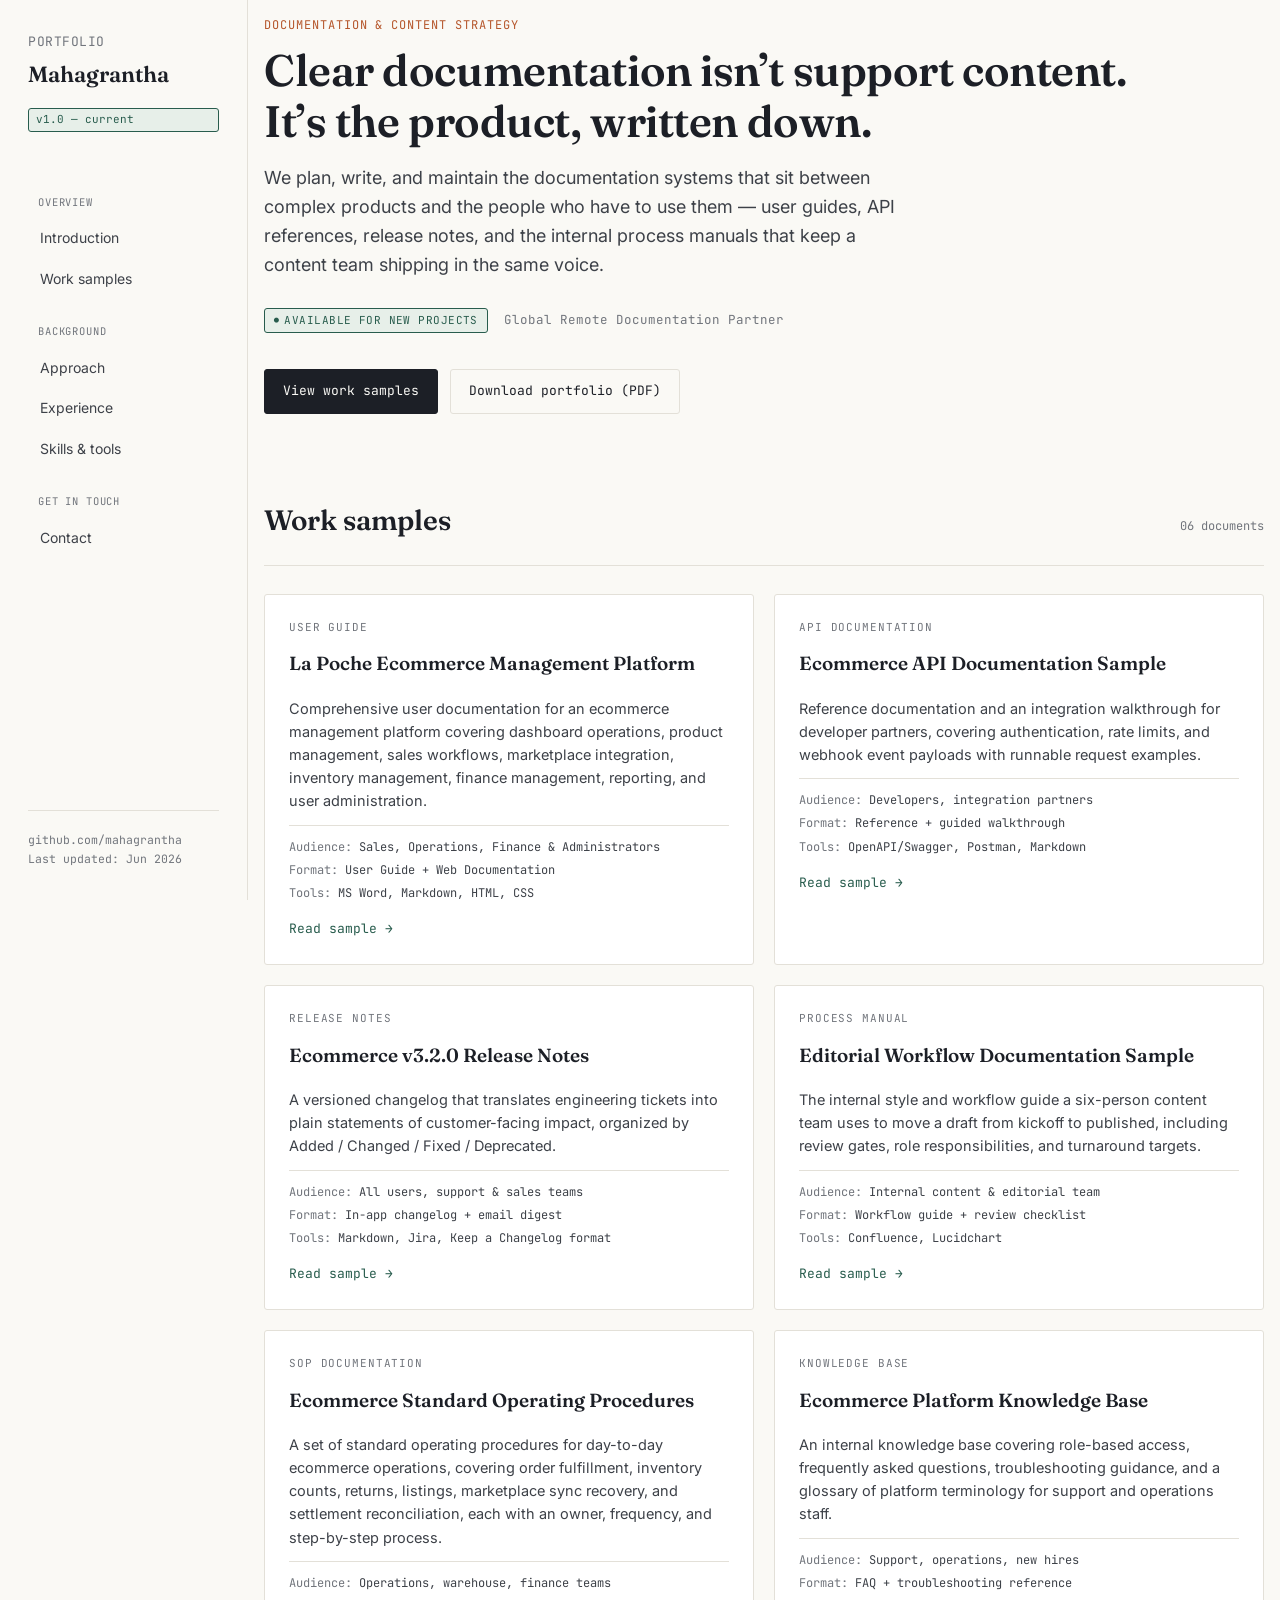
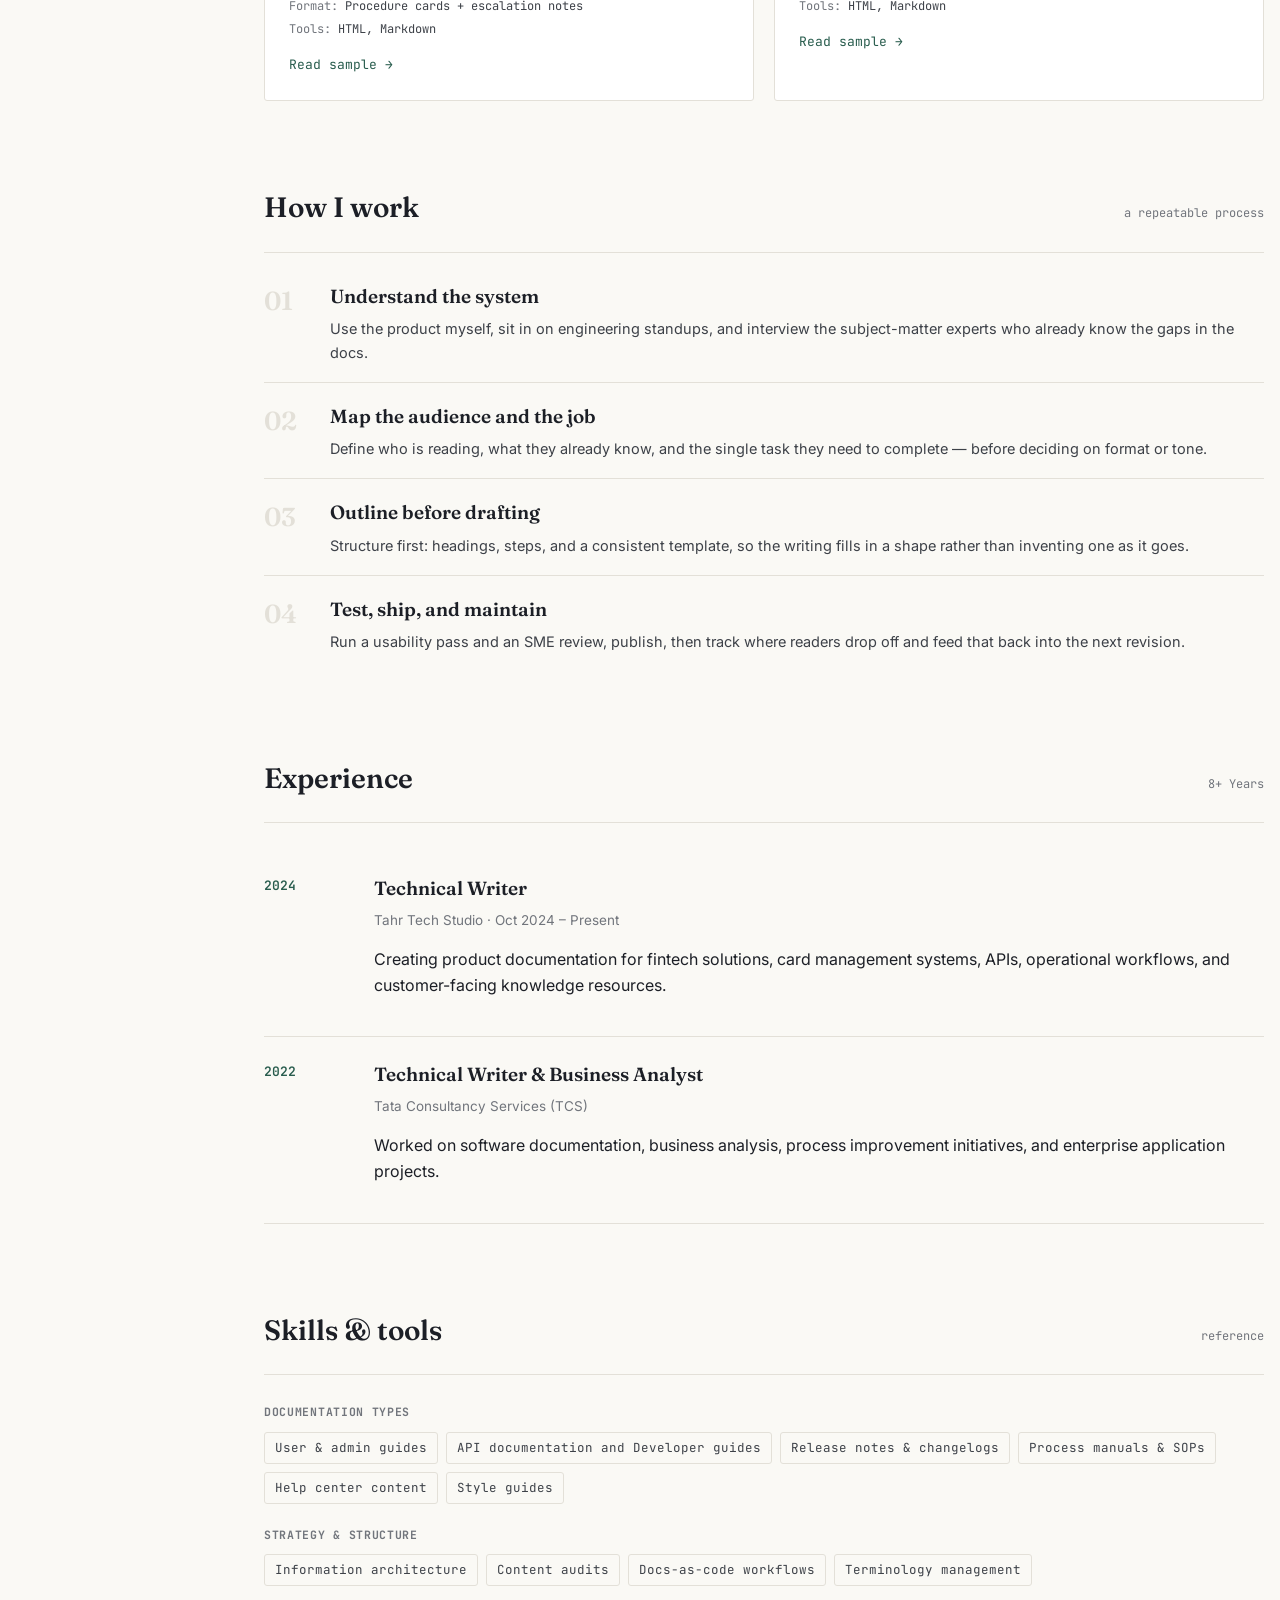
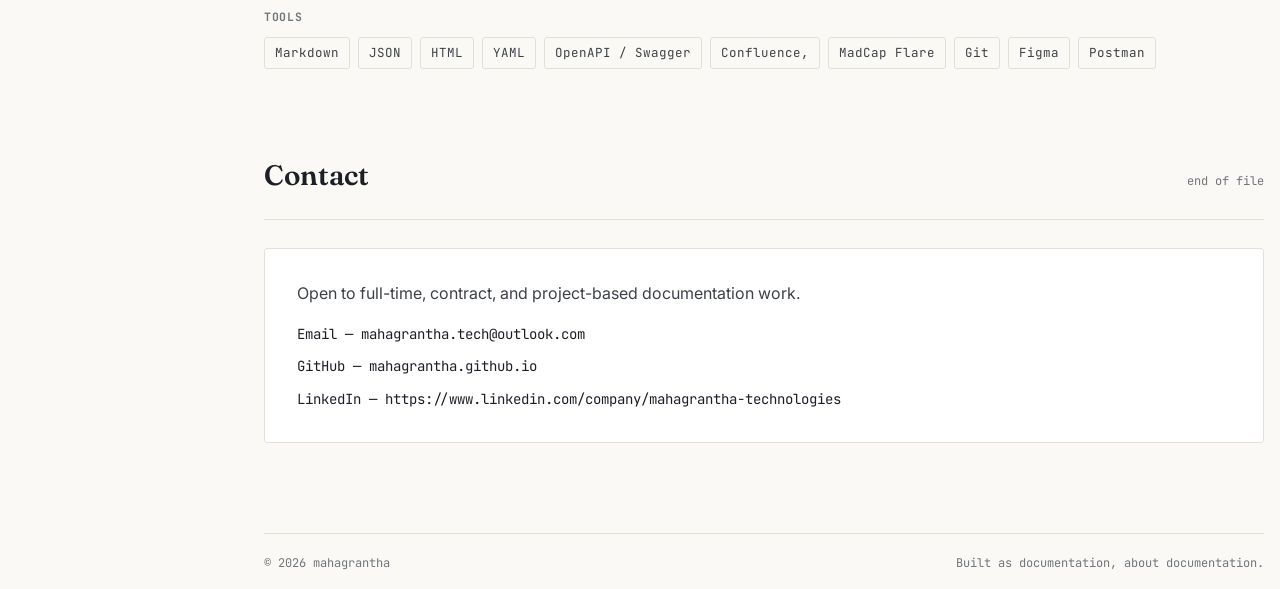
==== portfolio/portfolio.html @ 0a604e51 "cahnged" ====
<!DOCTYPE html>
<html lang="en">

<head>
  <meta charset="UTF-8">
  <meta name="viewport" content="width=device-width, initial-scale=1.0">
  <title>Mahagrantha — Documentation &amp; Content Strategist Portfolio</title>
  <meta name="description"
    content="Documentation and content strategy portfolio: user guides, API documentation, release notes, and process manuals.">
  <link rel="preconnect" href="https://fonts.googleapis.com">
  <link
    href="https://fonts.googleapis.com/css2?family=Fraunces:wght@500;600&family=Inter:wght@400;500;600&family=JetBrains+Mono:wght@400;500&display=swap"
    rel="stylesheet">
  <link rel="stylesheet" href="styles..css">
</head>

<body>

  <div class="topbar">
    <strong>Mahagrantha</strong>
    <span class="version-tag">v1.0</span>
  </div>

  <div class="shell">
    <aside class="sidebar">
      <div class="brand">Portfolio
        <strong>Mahagrantha</strong>
      </div>
      <span class="version-tag">v1.0 — current</span>

      <nav class="sidenav">
        <div class="sidenav-label">Overview</div>
        <a href="#intro">Introduction</a>
        <a href="#work">Work samples</a>
        <div class="sidenav-label">Background</div>
        <a href="#approach">Approach</a>
        <a href="#experience">Experience</a>
        <a href="#skills">Skills &amp; tools</a>
        <div class="sidenav-label">Get in touch</div>
        <a href="#contact">Contact</a>
      </nav>

      <div class="sidebar-foot">
        <div>github.com/mahagrantha</div>
        <div>Last updated: Jun 2026</div>
      </div>
    </aside>

    <main class="main">

      <section class="section" id="intro">
        <p class="eyebrow">Documentation &amp; Content Strategy</p>
        <h1>Clear documentation isn&rsquo;t support content.<br>It&rsquo;s the product, written down.</h1>
        <p class="lede"> We plan, write, and maintain the documentation systems that sit between complex products and
          the
          people who have to use them &mdash; user guides, API references, release notes, and the internal process
          manuals that keep a content team shipping in the same voice.</p>

        <div class="status-row">
          <span class="pill published">Available for new projects</span>
          <span class="meta">Global Remote Documentation Partner</span>
        </div>

        <div class="btn-row">
          <a class="btn primary" href="#work">View work samples</a>
          <a class="btn ghost" href="assets/Portfolio.pdf">Download portfolio (PDF)</a>
        </div>
      </section>

      <section class="section" id="work">
        <div class="section-head">
          <h2>Work samples</h2>
          <span class="section-num">06 documents</span>
        </div>

        <div class="card-grid">

          <article class="card">
            <span class="card-type">User Guide</span>
            <h3>La Poche Ecommerce Management Platform</h3>

            <p class="desc">
              Comprehensive user documentation for an ecommerce management platform covering dashboard operations,
              product management, sales workflows, marketplace integration, inventory management, finance management,
              reporting, and user administration.
            </p>

            <div class="meta-strip">
              <div>Audience: <span>Sales, Operations, Finance & Administrators</span></div>
              <div>Format: <span>User Guide + Web Documentation</span></div>
              <div>Tools: <span>MS Word, Markdown, HTML, CSS</span></div>
            </div>
            <a class="card-link" href="work samples/userguide.work.html">
              Read sample →
            </a>
          </article>

          <article class="card">
            <span class="card-type">API Documentation</span>
            <h3>Ecommerce API Documentation Sample</h3>
            <p class="desc">Reference documentation and an integration walkthrough for developer partners, covering
              authentication, rate limits, and webhook event payloads with runnable request examples.</p>
            <div class="meta-strip">
              <div>Audience: <span>Developers, integration partners</span></div>
              <div>Format: <span>Reference + guided walkthrough</span></div>
              <div>Tools: <span>OpenAPI/Swagger, Postman, Markdown</span></div>
            </div>
            <a class="card-link" href="work samples/apidocumentation.html">
              Read sample →
            </a>
          </article>

          <article class="card">
            <span class="card-type">Release Notes</span>
            <h3>Ecommerce v3.2.0 Release Notes</h3>
            <p class="desc">A versioned changelog that translates engineering tickets into plain statements of
              customer-facing impact, organized by Added / Changed / Fixed / Deprecated.</p>
            <div class="meta-strip">
              <div>Audience: <span>All users, support &amp; sales teams</span></div>
              <div>Format: <span>In-app changelog + email digest</span></div>
              <div>Tools: <span>Markdown, Jira, Keep a Changelog format</span></div>
            </div>
            <a class="card-link" href="work samples/releasenotes.html">Read sample &rarr;</a>
          </article>

          <article class="card">
            <span class="card-type">Process Manual</span>
            <h3>Editorial Workflow Documentation Sample</h3>
            <p class="desc">The internal style and workflow guide a six-person content team uses to move a draft from
              kickoff to published, including review gates, role responsibilities, and turnaround targets.</p>
            <div class="meta-strip">
              <div>Audience: <span>Internal content &amp; editorial team</span></div>
              <div>Format: <span>Workflow guide + review checklist</span></div>
              <div>Tools: <span>Confluence, Lucidchart</span></div>
            </div>
            <a class="card-link" href="work samples/processdocument.html">
              Read sample →
            </a>
          </article>

          <article class="card">
            <span class="card-type">SOP Documentation</span>
            <h3>Ecommerce Standard Operating Procedures</h3>
            <p class="desc">A set of standard operating procedures for day-to-day ecommerce operations, covering
              order fulfillment, inventory counts, returns, listings, marketplace sync recovery, and settlement
              reconciliation, each with an owner, frequency, and step-by-step process.</p>
            <div class="meta-strip">
              <div>Audience: <span>Operations, warehouse, finance teams</span></div>
              <div>Format: <span>Procedure cards + escalation notes</span></div>
              <div>Tools: <span>HTML, Markdown</span></div>
            </div>
            <a class="card-link" href="work samples/sop.html">
              Read sample →
            </a>
          </article>

          <article class="card">
            <span class="card-type">Knowledge Base</span>
            <h3>Ecommerce Platform Knowledge Base</h3>
            <p class="desc">An internal knowledge base covering role-based access, frequently asked questions,
              troubleshooting guidance, and a glossary of platform terminology for support and operations staff.</p>
            <div class="meta-strip">
              <div>Audience: <span>Support, operations, new hires</span></div>
              <div>Format: <span>FAQ + troubleshooting reference</span></div>
              <div>Tools: <span>HTML, Markdown</span></div>
            </div>
            <a class="card-link" href="work samples/knowledgebase.html">
              Read sample →
            </a>
          </article>
        </div>
      </section>

      <section class="section" id="approach">
        <div class="section-head">
          <h2>How I work</h2>
          <span class="section-num">a repeatable process</span>
        </div>

        <div class="process-list">
          <div class="process-item">
            <span class="process-num">01</span>
            <div>
              <h3>Understand the system</h3>
              <p>Use the product myself, sit in on engineering standups, and interview the subject-matter experts who
                already know the gaps in the docs.</p>
            </div>
          </div>
          <div class="process-item">
            <span class="process-num">02</span>
            <div>
              <h3>Map the audience and the job</h3>
              <p>Define who is reading, what they already know, and the single task they need to complete &mdash; before
                deciding on format or tone.</p>
            </div>
          </div>
          <div class="process-item">
            <span class="process-num">03</span>
            <div>
              <h3>Outline before drafting</h3>
              <p>Structure first: headings, steps, and a consistent template, so the writing fills in a shape rather
                than inventing one as it goes.</p>
            </div>
          </div>
          <div class="process-item">
            <span class="process-num">04</span>
            <div>
              <h3>Test, ship, and maintain</h3>
              <p>Run a usability pass and an SME review, publish, then track where readers drop off and feed that back
                into the next revision.</p>
            </div>
          </div>
        </div>
      </section>

      <section class="section" id="experience">
        <div class="section-head">
          <h2>Experience</h2>
          <span class="section-num">8+ Years</span>
        </div>

        <div class="changelog-entry">
          <span class="changelog-version">2024</span>
          <div>
            <h3>Technical Writer</h3>
            <p class="changelog-role">Tahr Tech Studio · Oct 2024 – Present</p>
            <p>
              Creating product documentation for fintech solutions, card management systems,
              APIs, operational workflows, and customer-facing knowledge resources.
            </p>
          </div>
        </div>

        <div class="changelog-entry">
          <span class="changelog-version">2022</span>
          <div>
            <h3>Technical Writer & Business Analyst</h3>
            <p class="changelog-role">Tata Consultancy Services (TCS)</p>
            <p>
              Worked on software documentation, business analysis,
              process improvement initiatives, and enterprise application projects.
            </p>
          </div>
        </div>
      </section>

      <section class="section" id="skills">
        <div class="section-head">
          <h2>Skills &amp; tools</h2>
          <span class="section-num">reference</span>
        </div>

        <div class="skill-group">
          <h4>Documentation types</h4>
          <div class="tag-row">
            <span class="tag">User &amp; admin guides</span>
            <span class="tag">API documentation and Developer guides</span>
            <span class="tag">Release notes &amp; changelogs</span>
            <span class="tag">Process manuals &amp; SOPs</span>
            <span class="tag">Help center content</span>
            <span class="tag">Style guides</span>
          </div>
        </div>

        <div class="skill-group">
          <h4>Strategy &amp; structure</h4>
          <div class="tag-row">
            <span class="tag">Information architecture</span>
            <span class="tag">Content audits</span>
            <span class="tag">Docs-as-code workflows</span>
            <span class="tag">Terminology management</span>
          </div>
        </div>

        <div class="skill-group">
          <h4>Tools</h4>
          <div class="tag-row">
            <span class="tag">Markdown</span>
            <span class="tag"> JSON</span>
            <span class="tag"> HTML</span>
            <span class="tag">YAML</span>
            <span class="tag">OpenAPI / Swagger</span>
            <span class="tag">Confluence, </span>
            <span class="tag">MadCap Flare</span>
            <span class="tag">Git</span>
            <span class="tag">Figma</span>
            <span class="tag">Postman</span>
          </div>
        </div>
      </section>

      <section class="section" id="contact">
        <div class="section-head">
          <h2>Contact</h2>
          <span class="section-num">end of file</span>
        </div>

        <div class="contact-block">
          <p style="margin:0; color:var(--ink-soft);">Open to full-time, contract, and project-based documentation work.
          </p>
          <div class="contact-rows">
            <div>Email &mdash; <a href="mahagrantha.tech@outlook.com">mahagrantha.tech@outlook.com</a></div>
            <div>GitHub &mdash; <a href="https://mahagrantha.github.io">mahagrantha.github.io</a></div>
            <div>LinkedIn &mdash; <a href="#">https://www.linkedin.com/company/mahagrantha-technologies</a></div>
          </div>
        </div>
      </section>

      <footer class="site-footer">
        <span>&copy; 2026 mahagrantha</span>
        <span>Built as documentation, about documentation.</span>
      </footer>

    </main>
  </div>

</body>

</html> 
---- portfolio/styles..css ----
/* ============================================================
   mahagrantha — documentation & content strategy portfolio
   Design concept: the portfolio reads as a piece of documentation
   about its author — docs-site shell, version tags, status pills,
   changelog-style history. The medium is the message.
   ============================================================ */

:root {
  --bg: #FAF9F5;
  --surface: #FFFFFF;
  --border: #E3E0D8;
  --ink: #1C1F26;
  --ink-soft: #3D4148;
  --ink-muted: #71757C;
  --teal: #285C4D;
  --teal-soft: #E7EFE9;
  --rust: #B5562B;
  --rust-soft: #F5E8E0;
  --radius: 3px;

  --font-display: "Fraunces", "Iowan Old Style", Georgia, serif;
  --font-body: "Inter", -apple-system, BlinkMacSystemFont, "Segoe UI", sans-serif;
  --font-mono: "JetBrains Mono", "SFMono-Regular", Consolas, monospace;
}

* { box-sizing: border-box; }
html { scroll-behavior: smooth; }

body {
  margin: 0;
  background: var(--bg);
  color: var(--ink);
  font-family: var(--font-body);
  font-size: 16px;
  line-height: 1.6;
  -webkit-font-smoothing: antialiased;
}

a { color: var(--teal); text-decoration: none; }
a:hover { text-decoration: underline; }
a:focus-visible, button:focus-visible { outline: 2px solid var(--teal); outline-offset: 2px; }

img { max-width: 100%; }

/* ---------- layout shell ---------- */
.shell {
  display: grid;
  grid-template-columns: 248px 1fr;
  min-height: 100vh;
}

.sidebar {
  border-right: 1px solid var(--border);
  padding: 32px 28px;
  position: sticky;
  top: 0;
  height: 100vh;
  display: flex;
  flex-direction: column;
}

.brand {
  font-family: var(--font-mono);
  font-size: 13px;
  letter-spacing: 0.04em;
  color: var(--ink-muted);
  text-transform: uppercase;
  margin-bottom: 2px;
}

.brand strong {
  display: block;
  font-family: var(--font-display);
  font-size: 22px;
  font-weight: 600;
  color: var(--ink);
  letter-spacing: 0;
  text-transform: none;
  margin-top: 4px;
}

.version-tag {
  display: inline-block;
  margin-top: 14px;
  font-family: var(--font-mono);
  font-size: 11px;
  color: var(--teal);
  background: var(--teal-soft);
  border: 1px solid var(--teal);
  border-radius: var(--radius);
  padding: 2px 7px;
}

.sidenav {
  margin-top: 40px;
  display: flex;
  flex-direction: column;
  gap: 4px;
}

.sidenav a {
  color: var(--ink-soft);
  font-size: 14px;
  padding: 7px 10px;
  border-radius: var(--radius);
  border-left: 2px solid transparent;
}

.sidenav a:hover { background: var(--surface); text-decoration: none; color: var(--ink); }

.sidenav-label {
  font-family: var(--font-mono);
  font-size: 10.5px;
  text-transform: uppercase;
  letter-spacing: 0.08em;
  color: var(--ink-muted);
  margin: 22px 0 6px 10px;
}

.sidebar-foot {
  margin-top: auto;
  font-family: var(--font-mono);
  font-size: 11.5px;
  color: var(--ink-muted);
  padding-top: 20px;
  border-top: 1px solid var(--border);
}

.sidebar-foot a { color: var(--ink-muted); }

.main {
  padding: 56px 64px 120px;
  max-width: 880px;
}

/* ---------- mobile top bar (hidden on desktop) ---------- */
.topbar { display: none; }

@media (max-width: 860px) {
  .shell { grid-template-columns: 1fr; }
  .sidebar { display: none; }
  .topbar {
    display: flex;
    align-items: center;
    justify-content: space-between;
    padding: 18px 24px;
    border-bottom: 1px solid var(--border);
    font-family: var(--font-mono);
    font-size: 13px;
  }
  .topbar strong { font-family: var(--font-display); font-size: 18px; }
  .main { padding: 36px 24px 90px; }
}

/* ---------- eyebrow / headings ---------- */
.eyebrow {
  font-family: var(--font-mono);
  font-size: 12px;
  letter-spacing: 0.08em;
  text-transform: uppercase;
  color: var(--rust);
  margin: 0 0 10px;
}

h1 {
  font-family: var(--font-display);
  font-size: 44px;
  line-height: 1.15;
  font-weight: 600;
  margin: 0 0 18px;
  letter-spacing: -0.01em;
}

h2 {
  font-family: var(--font-display);
  font-size: 28px;
  font-weight: 600;
  margin: 0 0 8px;
}

h3 {
  font-family: var(--font-display);
  font-size: 19px;
  font-weight: 600;
  margin: 0 0 6px;
}

.lede {
  font-size: 18px;
  color: var(--ink-soft);
  max-width: 640px;
  margin: 0 0 28px;
}

.section { margin-top: 84px; }
.section:first-of-type { margin-top: 0; }

.section-head {
  display: flex;
  align-items: baseline;
  justify-content: space-between;
  border-bottom: 1px solid var(--border);
  padding-bottom: 14px;
  margin-bottom: 28px;
}

.section-num {
  font-family: var(--font-mono);
  font-size: 12px;
  color: var(--ink-muted);
}

/* ---------- status pills ---------- */
.pill {
  display: inline-flex;
  align-items: center;
  gap: 5px;
  font-family: var(--font-mono);
  font-size: 11px;
  text-transform: uppercase;
  letter-spacing: 0.04em;
  padding: 3px 9px;
  border-radius: var(--radius);
  border: 1px solid currentColor;
}
.pill.published { color: var(--teal); background: var(--teal-soft); }
.pill.draft { color: var(--rust); background: var(--rust-soft); }
.pill::before { content: "●"; font-size: 8px; }

/* ---------- hero status row ---------- */
.status-row {
  display: flex;
  align-items: center;
  gap: 16px;
  margin-bottom: 36px;
  flex-wrap: wrap;
}
.status-row .meta { font-family: var(--font-mono); font-size: 12.5px; color: var(--ink-muted); }

.btn-row { display: flex; gap: 12px; flex-wrap: wrap; }

.btn {
  font-family: var(--font-mono);
  font-size: 13px;
  padding: 11px 18px;
  border-radius: var(--radius);
  border: 1px solid var(--ink);
  display: inline-block;
}
.btn.primary { background: var(--ink); color: var(--bg); }
.btn.primary:hover { background: var(--teal); border-color: var(--teal); text-decoration: none; }
.btn.ghost { color: var(--ink); border-color: var(--border); }
.btn.ghost:hover { border-color: var(--ink); text-decoration: none; }

/* ---------- work sample cards ---------- */
.card-grid {
  display: grid;
  grid-template-columns: 1fr 1fr;
  gap: 20px;
}
@media (max-width: 880px) {

      nav.toc {
        display: flex;
        overflow-x: auto;
        gap: 8px;
        padding: 12px;
      }

      nav.toc a {
        white-space: nowrap;
        min-width: max-content;
      }

      .shell {
        display: block;
      }

      .sidebar {
        position: relative;
        width: 100%;
        height: auto;
        border-right: none;
        border-bottom: 1px solid var(--border);
      }

      main {
        width: 100%;
        max-width: 100%;
        padding: 20px;
        margin: 0;
      }

      .cover h1 {
        font-size: 38px;
      }

      section.chapter h1 {
        font-size: 28px;
      }

      table {
        display: block;
        overflow-x: auto;
        white-space: nowrap;
      }

      footer.guide-footer {
        flex-direction: column;
        gap: 8px;
      }
    }

.card {
  background: var(--surface);
  border: 1px solid var(--border);
  border-radius: var(--radius);
  padding: 24px;
  display: flex;
  flex-direction: column;
  gap: 12px;
  transition: border-color 0.15s ease;
}
.card:hover { border-color: var(--ink-soft); }

.card-type {
  font-family: var(--font-mono);
  font-size: 11px;
  letter-spacing: 0.08em;
  text-transform: uppercase;
  color: var(--ink-muted);
}

.card p.desc { margin: 0; color: var(--ink-soft); font-size: 14.5px; }

.meta-strip {
  font-family: var(--font-mono);
  font-size: 12px;
  color: var(--ink-muted);
  border-top: 1px solid var(--border);
  padding-top: 12px;
  display: grid;
  gap: 4px;
}
.meta-strip span { color: var(--ink-soft); }

.card-link {
  font-family: var(--font-mono);
  font-size: 13px;
  margin-top: 4px;
}

/* ---------- numbered process ---------- */
.process-list {
  display: grid;
  gap: 18px;
}
.process-item {
  display: grid;
  grid-template-columns: 48px 1fr;
  gap: 18px;
  padding-bottom: 18px;
  border-bottom: 1px solid var(--border);
}
.process-item:last-child { border-bottom: none; }
.process-num {
  font-family: var(--font-display);
  font-size: 26px;
  color: var(--border);
  font-weight: 600;
}
.process-item p { margin: 4px 0 0; color: var(--ink-soft); font-size: 14.5px; }

/* ---------- changelog / experience ---------- */
.changelog-entry {
  display: grid;
  grid-template-columns: 90px 1fr;
  gap: 20px;
  padding: 22px 0;
  border-bottom: 1px solid var(--border);
}
.changelog-entry:first-child { padding-top: 0; }
.changelog-version {
  font-family: var(--font-mono);
  font-size: 13px;
  color: var(--teal);
  font-weight: 600;
  padding-top: 3px;
}
.changelog-role { font-size: 13.5px; color: var(--ink-muted); margin: 2px 0 12px; }
.changelog-entry ul { margin: 0; padding-left: 18px; }
.changelog-entry li { margin-bottom: 6px; font-size: 14.5px; color: var(--ink-soft); }
.changelog-tag {
  font-family: var(--font-mono);
  font-size: 10.5px;
  text-transform: uppercase;
  color: var(--ink-muted);
  margin-right: 6px;
}

/* ---------- skills ---------- */
.skill-group { margin-bottom: 22px; }
.skill-group h4 {
  font-family: var(--font-mono);
  font-size: 11.5px;
  text-transform: uppercase;
  letter-spacing: 0.06em;
  color: var(--ink-muted);
  margin: 0 0 10px;
}
.tag-row { display: flex; flex-wrap: wrap; gap: 8px; }
.tag {
  font-family: var(--font-mono);
  font-size: 12.5px;
  border: 1px solid var(--border);
  border-radius: var(--radius);
  padding: 5px 10px;
  color: var(--ink-soft);
}

/* ---------- footer / contact ---------- */
.contact-block {
  background: var(--surface);
  border: 1px solid var(--border);
  border-radius: var(--radius);
  padding: 32px;
}
.contact-rows { display: grid; gap: 10px; margin-top: 16px; font-family: var(--font-mono); font-size: 14px; }
.contact-rows a { color: var(--ink); }

.site-footer {
  margin-top: 90px;
  padding-top: 20px;
  border-top: 1px solid var(--border);
  font-family: var(--font-mono);
  font-size: 12px;
  color: var(--ink-muted);
  display: flex;
  justify-content: space-between;
}

/* ---------- doc sample pages (shared chrome) ---------- */
.doc-shell {
  max-width: 760px;
  margin: 0 auto;
  padding: 48px 28px 100px;
}
.doc-breadcrumb {
  font-family: var(--font-mono);
  font-size: 12.5px;
  color: var(--ink-muted);
  margin-bottom: 28px;
}
.doc-frontmatter {
  border: 1px solid var(--border);
  background: var(--surface);
  border-radius: var(--radius);
  padding: 18px 22px;
  margin: 24px 0 40px;
  font-family: var(--font-mono);
  font-size: 12.5px;
  color: var(--ink-muted);
  display: grid;
  gap: 6px;
}
.doc-frontmatter span { color: var(--ink-soft); }
.doc-body h2 { margin-top: 44px; font-size: 22px; }
.doc-body h3 { margin-top: 28px; }
.doc-body p, .doc-body li { color: var(--ink-soft); font-size: 15.5px; }
.doc-body ol, .doc-body ul { padding-left: 22px; }
.doc-body li { margin-bottom: 8px; }

.callout {
  border-left: 3px solid var(--teal);
  background: var(--teal-soft);
  padding: 14px 18px;
  border-radius: var(--radius);
  margin: 20px 0;
  font-size: 14.5px;
  color: var(--ink-soft);
}
.callout.warn { border-left-color: var(--rust); background: var(--rust-soft); }
.callout strong { color: var(--ink); display: block; font-family: var(--font-mono); font-size: 11px; text-transform: uppercase; letter-spacing: 0.05em; margin-bottom: 4px; }

pre {
  background: #1C1F26;
  color: #E7E5DE;
  padding: 18px 20px;
  border-radius: var(--radius);
  overflow-x: auto;
  font-family: var(--font-mono);
  font-size: 13px;
  line-height: 1.55;
  margin: 18px 0;
}
code { font-family: var(--font-mono); font-size: 0.92em; background: var(--surface); border: 1px solid var(--border); padding: 1px 5px; border-radius: 2px; }
pre code { background: none; border: none; padding: 0; }

table { width: 100%; border-collapse: collapse; margin: 20px 0; font-size: 14px; }
th, td { border: 1px solid var(--border); padding: 9px 12px; text-align: left; }
th { font-family: var(--font-mono); font-size: 11.5px; text-transform: uppercase; letter-spacing: 0.04em; color: var(--ink-muted); background: var(--surface); }
td { color: var(--ink-soft); }

.endpoint-tag {
  display: inline-block;
  font-family: var(--font-mono);
  font-size: 12px;
  font-weight: 600;
  padding: 2px 8px;
  border-radius: var(--radius);
  margin-right: 8px;
}
.endpoint-tag.post { background: #E7EFE9; color: var(--teal); }
.endpoint-tag.get { background: #E3ECF5; color: #2C5E8A; }
.endpoint-tag.delete { background: var(--rust-soft); color: var(--rust); }
*{
    box-sizing: border-box;
}

body{
    margin:0;
    padding:0;
}

.container,
.main,
.content{
    width:100%;
    max-width:100%;
    padding:16px;
}
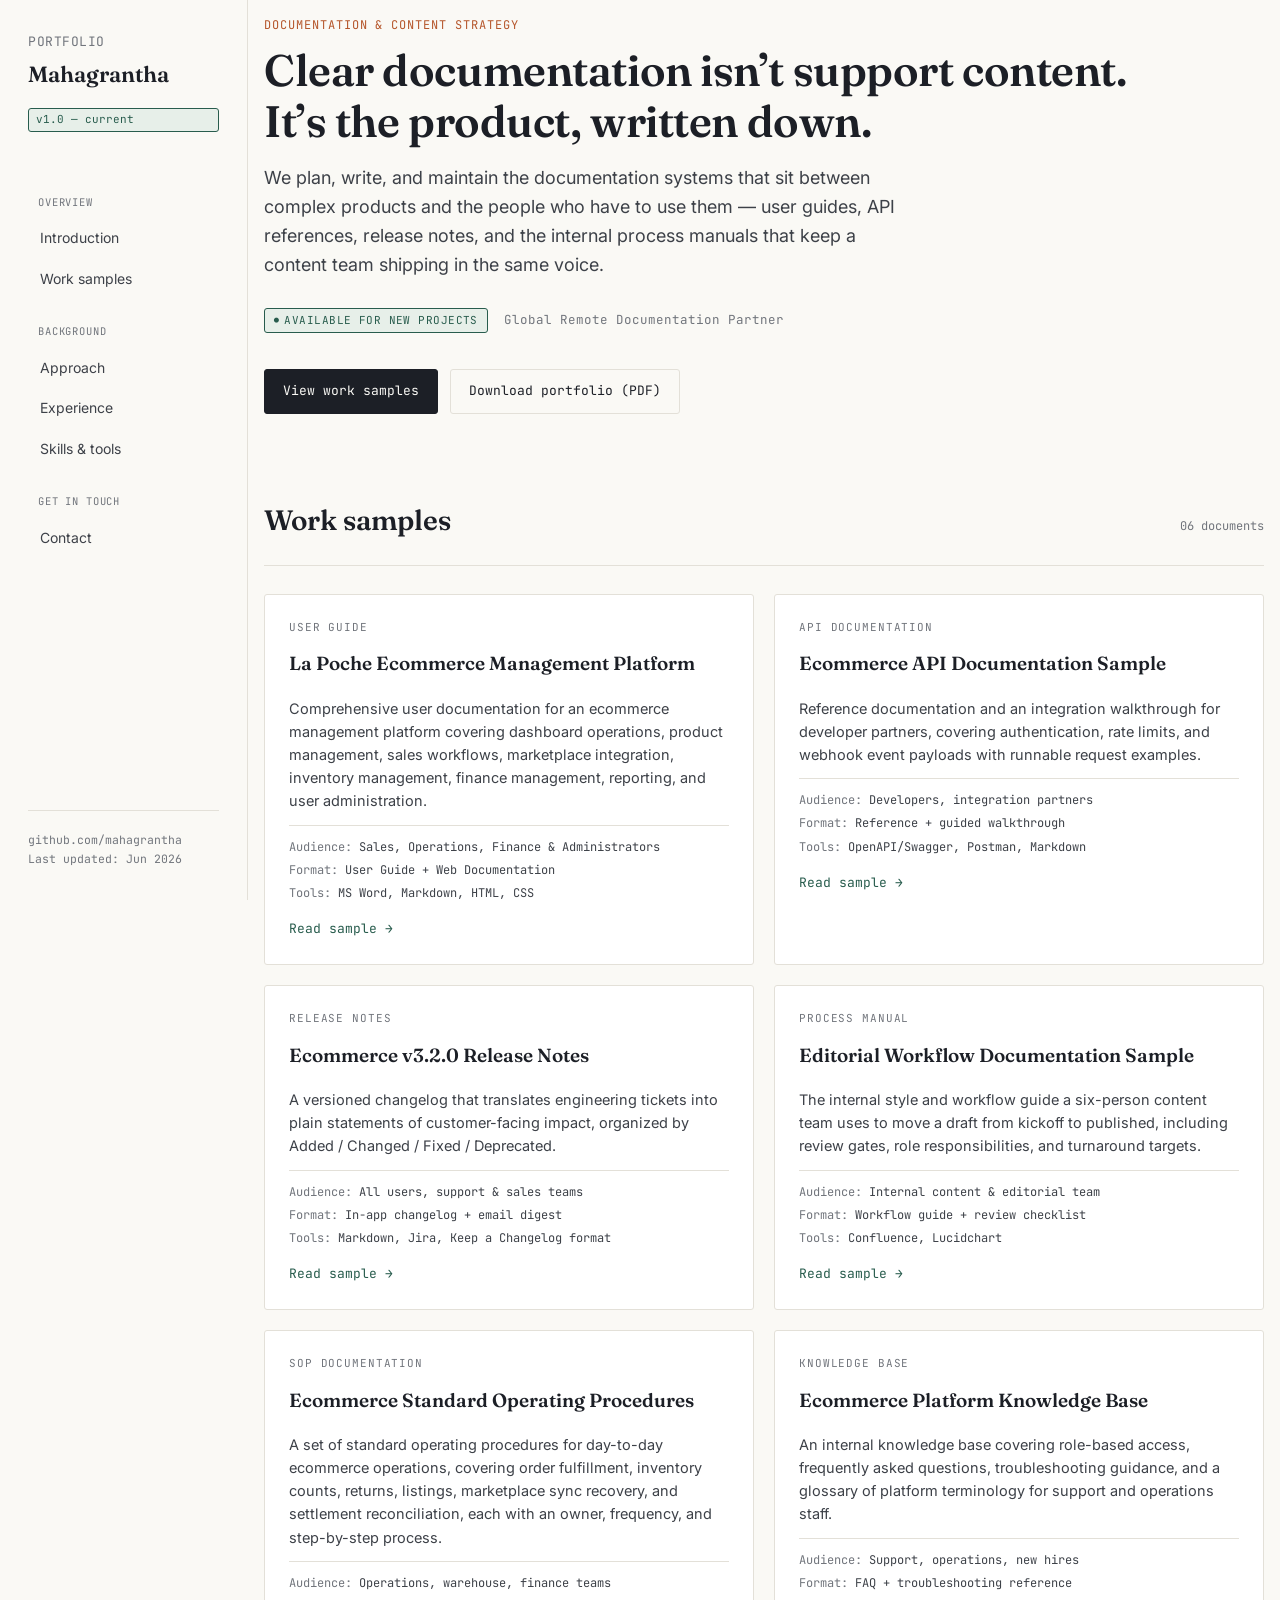
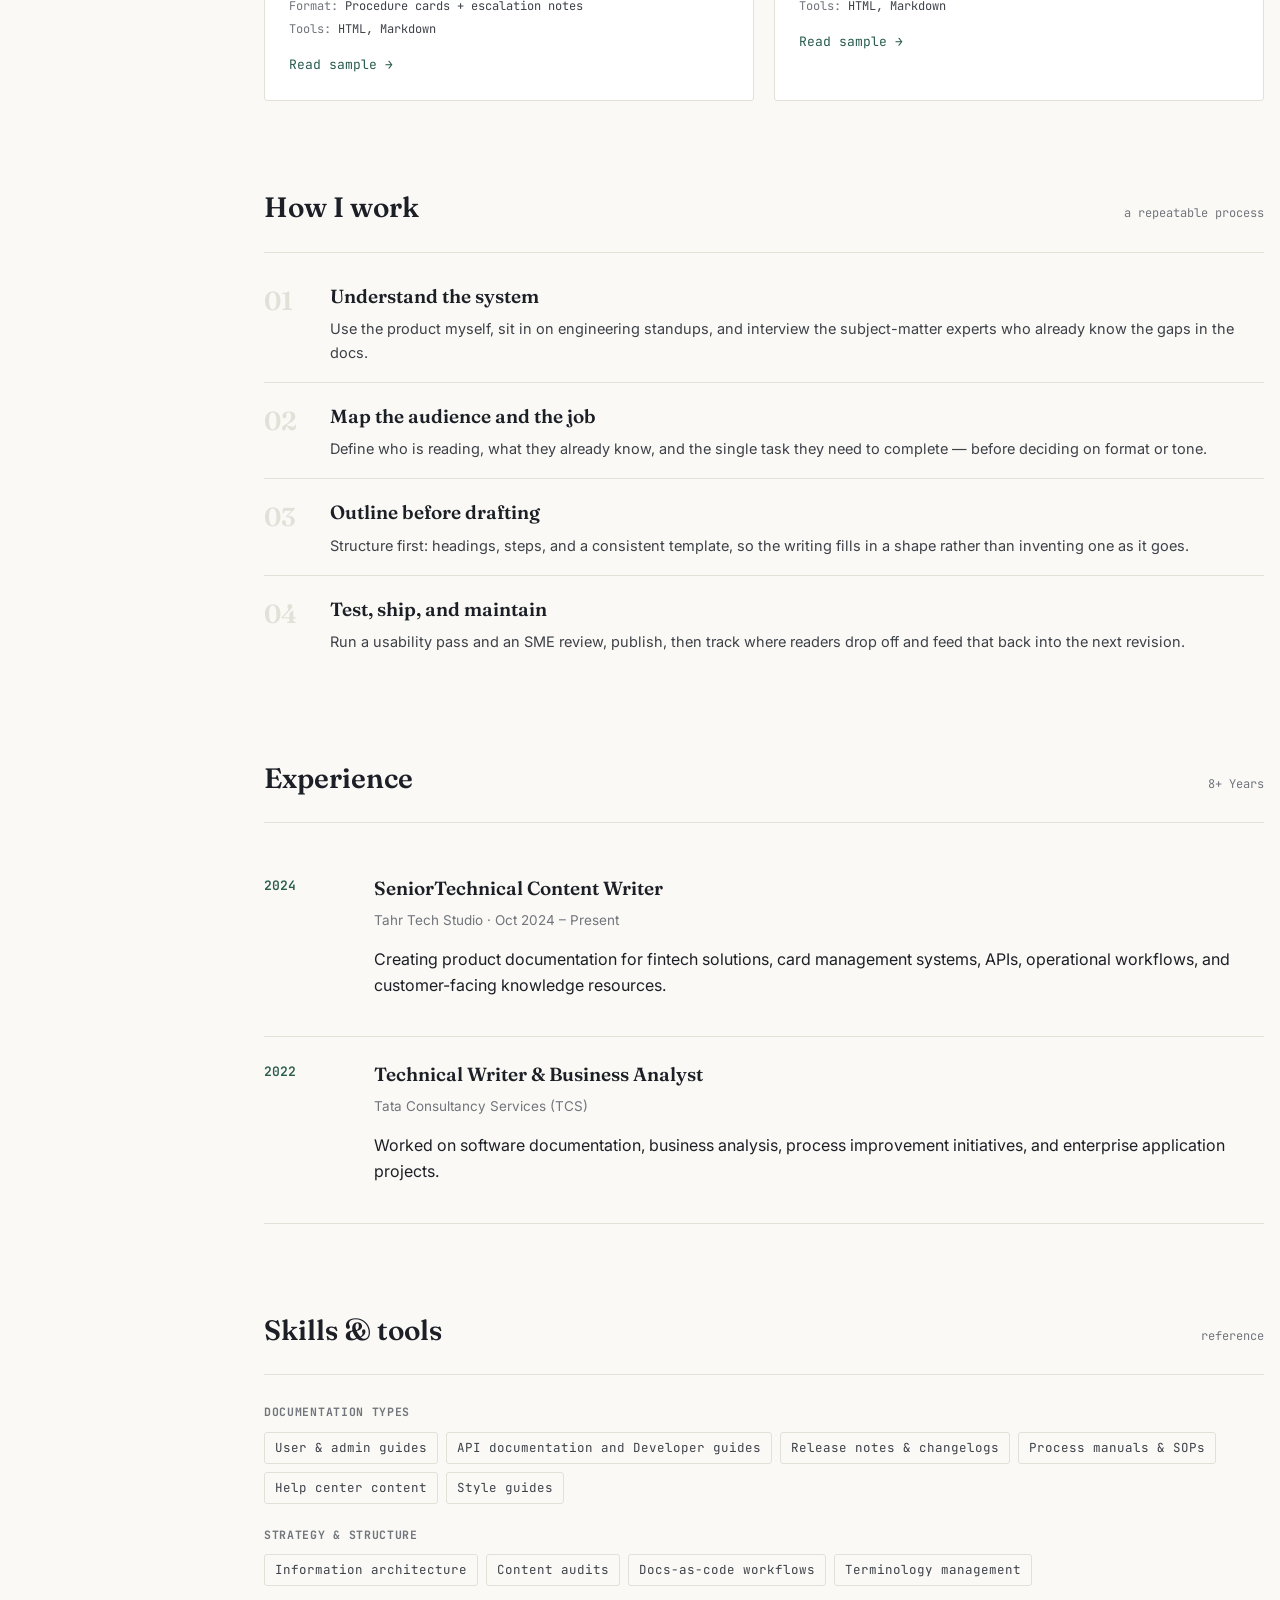
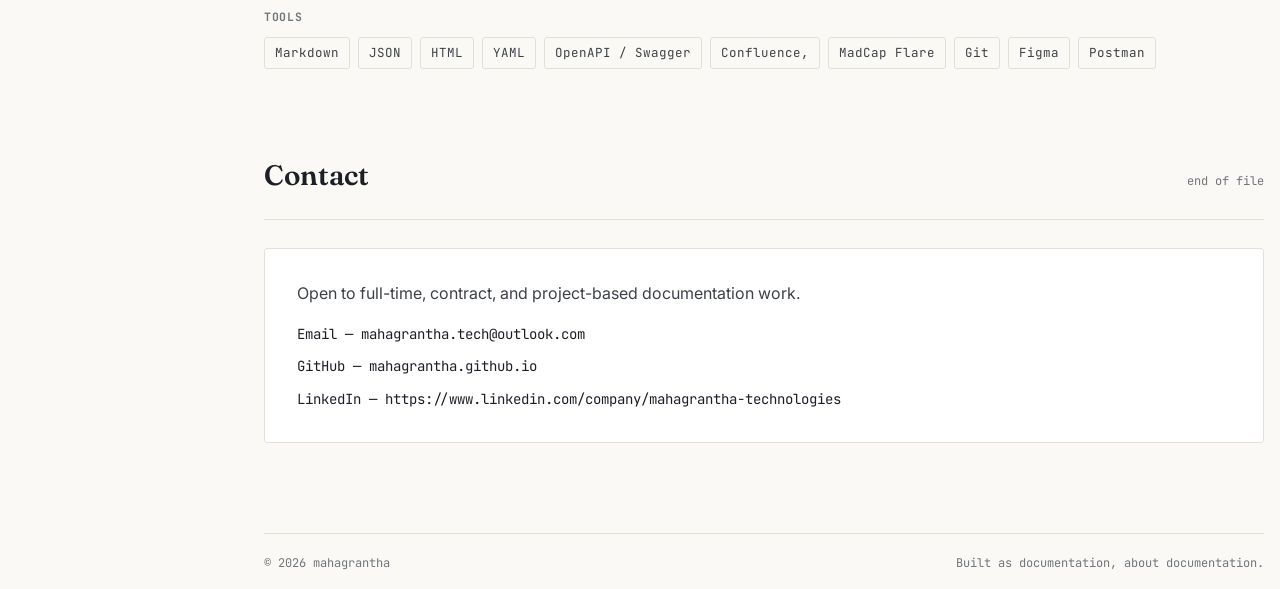
==== commit 00f8ff7f: "cahnged" ====
--- a/portfolio/portfolio.html
+++ b/portfolio/portfolio.html
@@ -222,7 +222,7 @@
         <div class="changelog-entry">
           <span class="changelog-version">2024</span>
           <div>
-            <h3>Technical Writer</h3>
+            <h3>SeniorTechnical Content Writer</h3>
             <p class="changelog-role">Tahr Tech Studio · Oct 2024 – Present</p>
             <p>
               Creating product documentation for fintech solutions, card management systems,
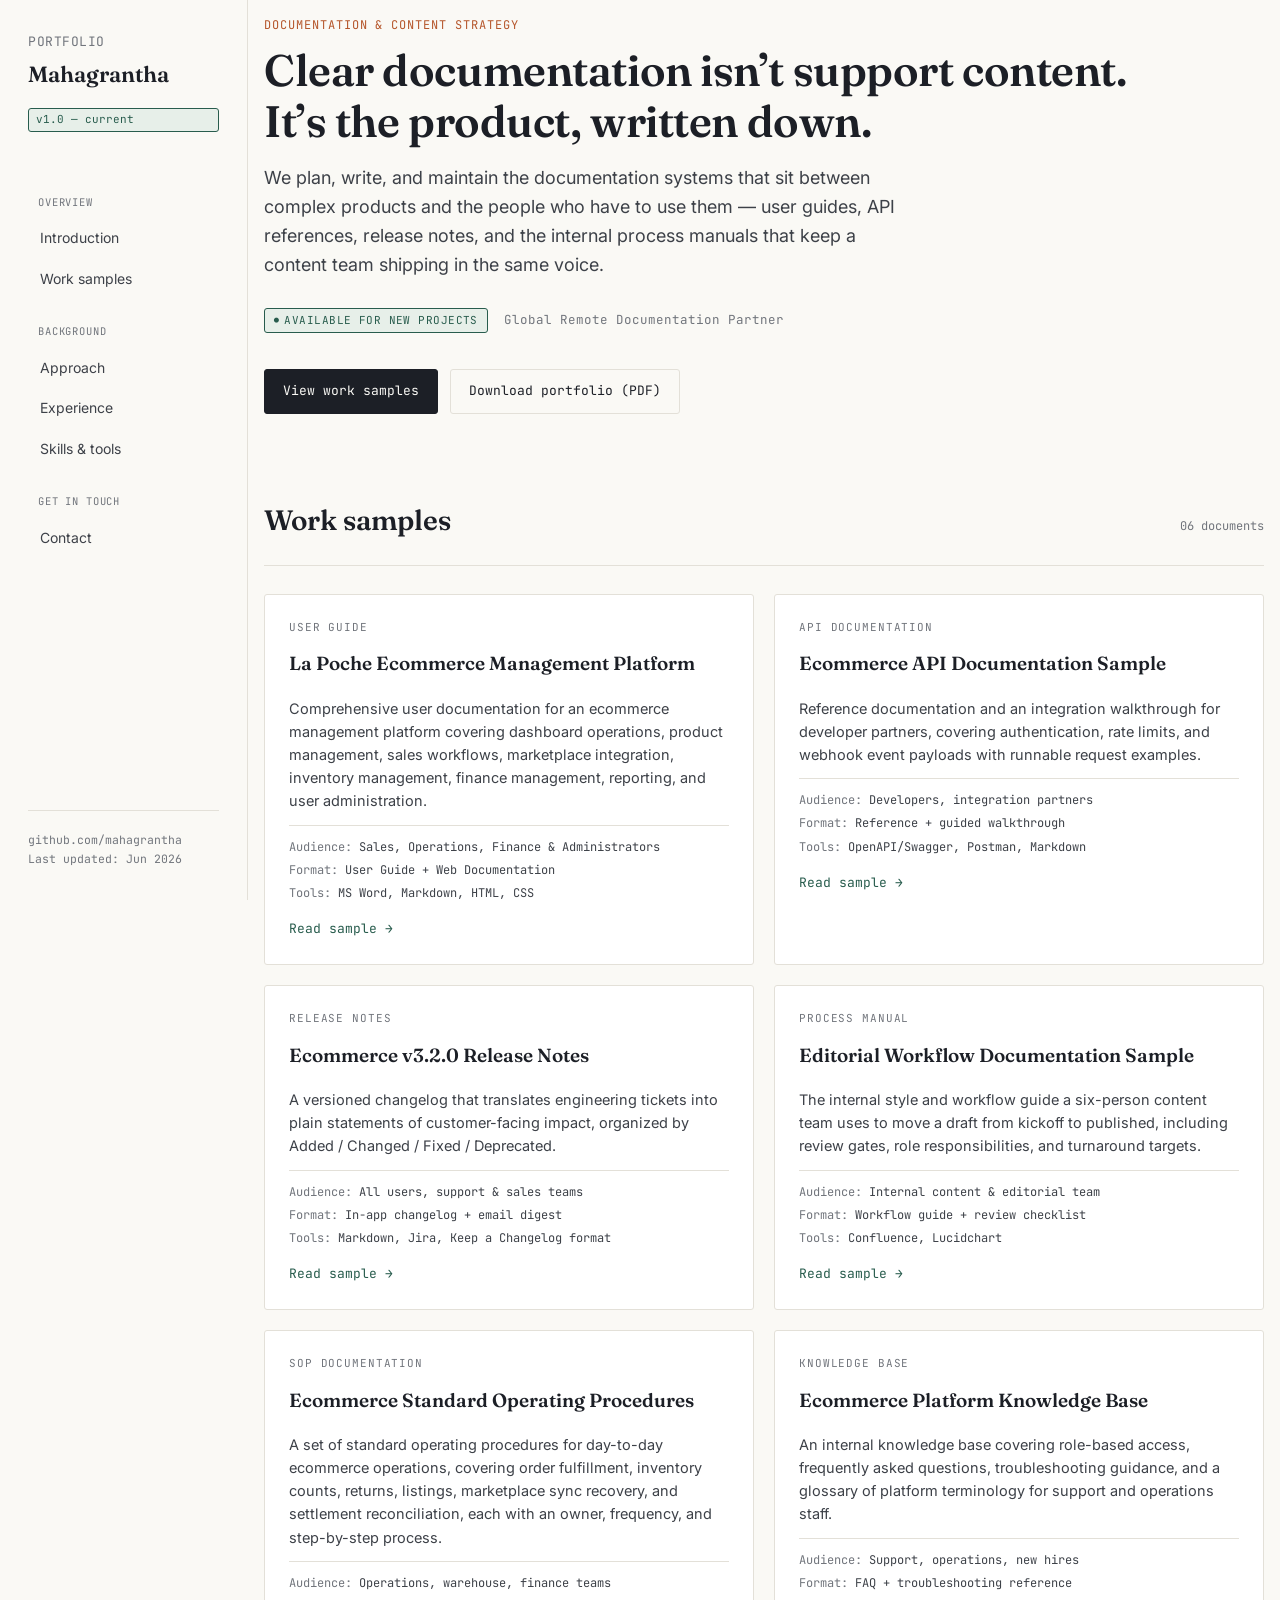
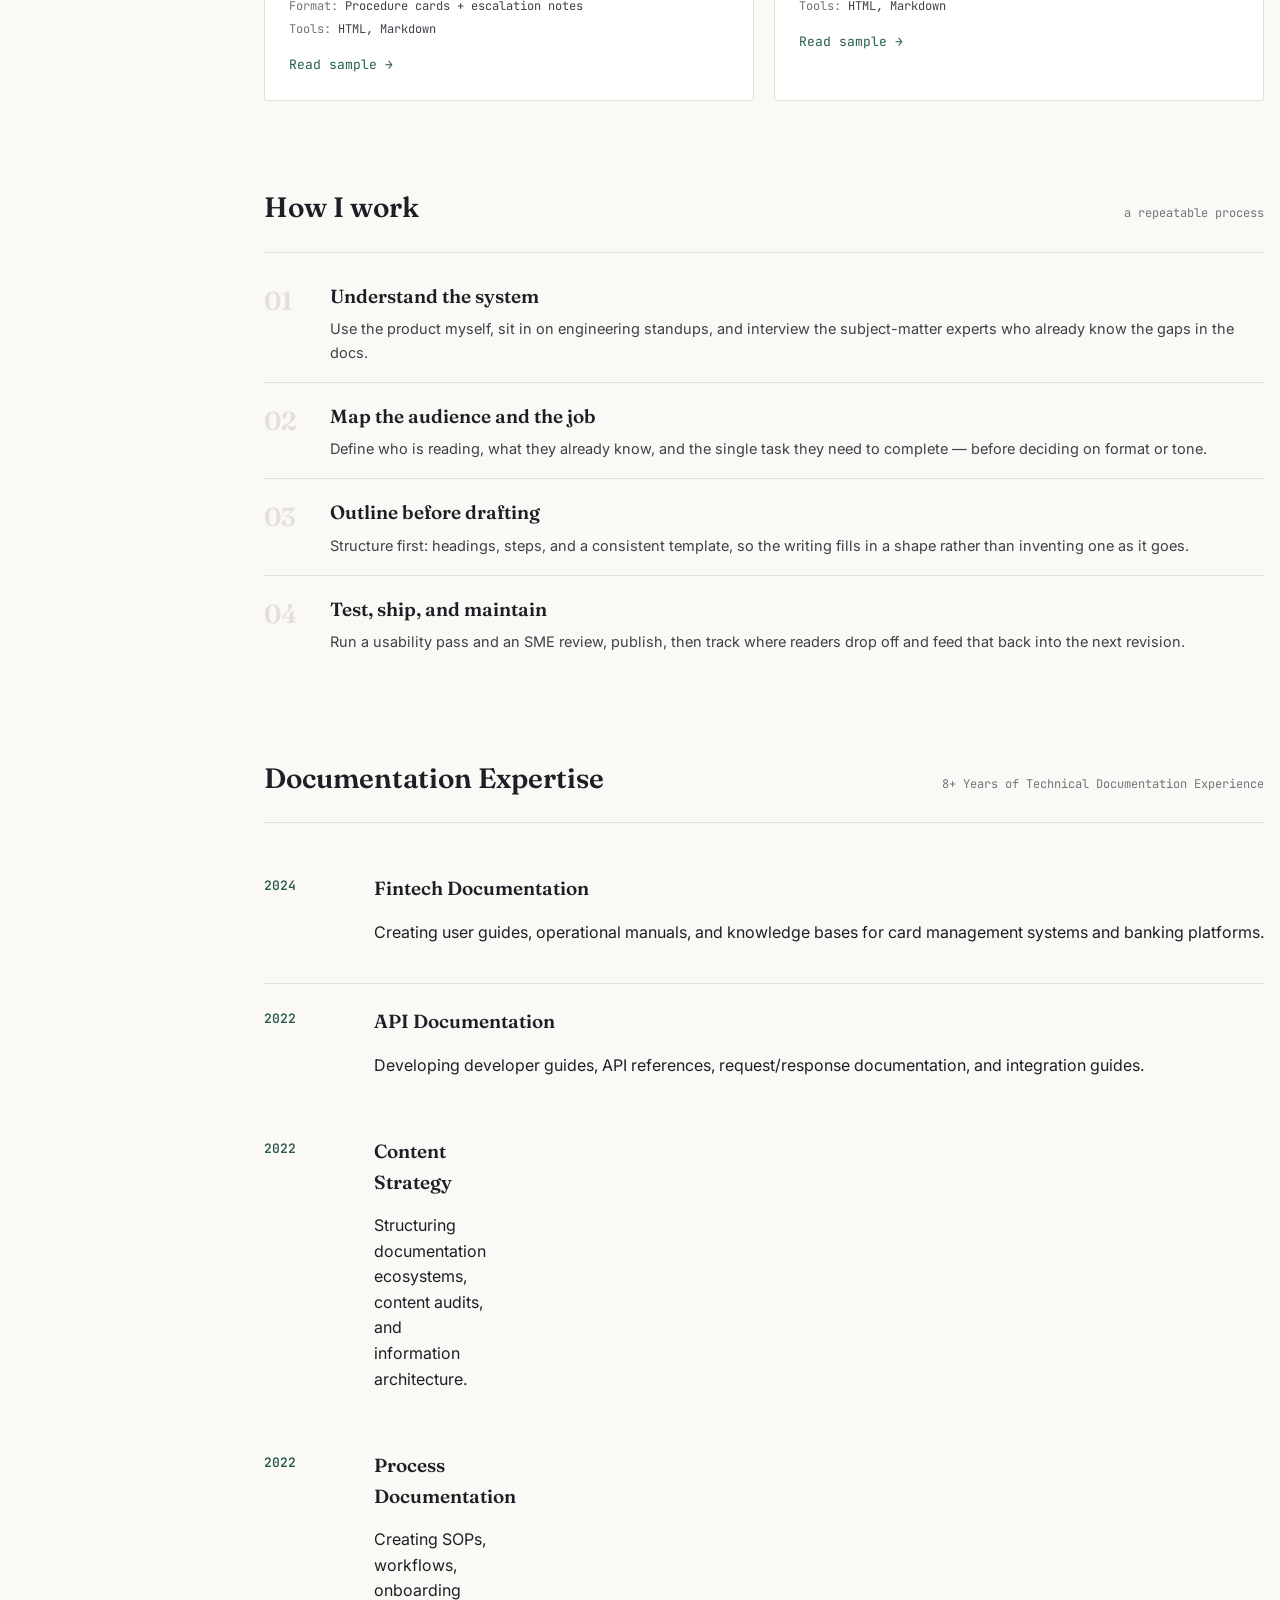
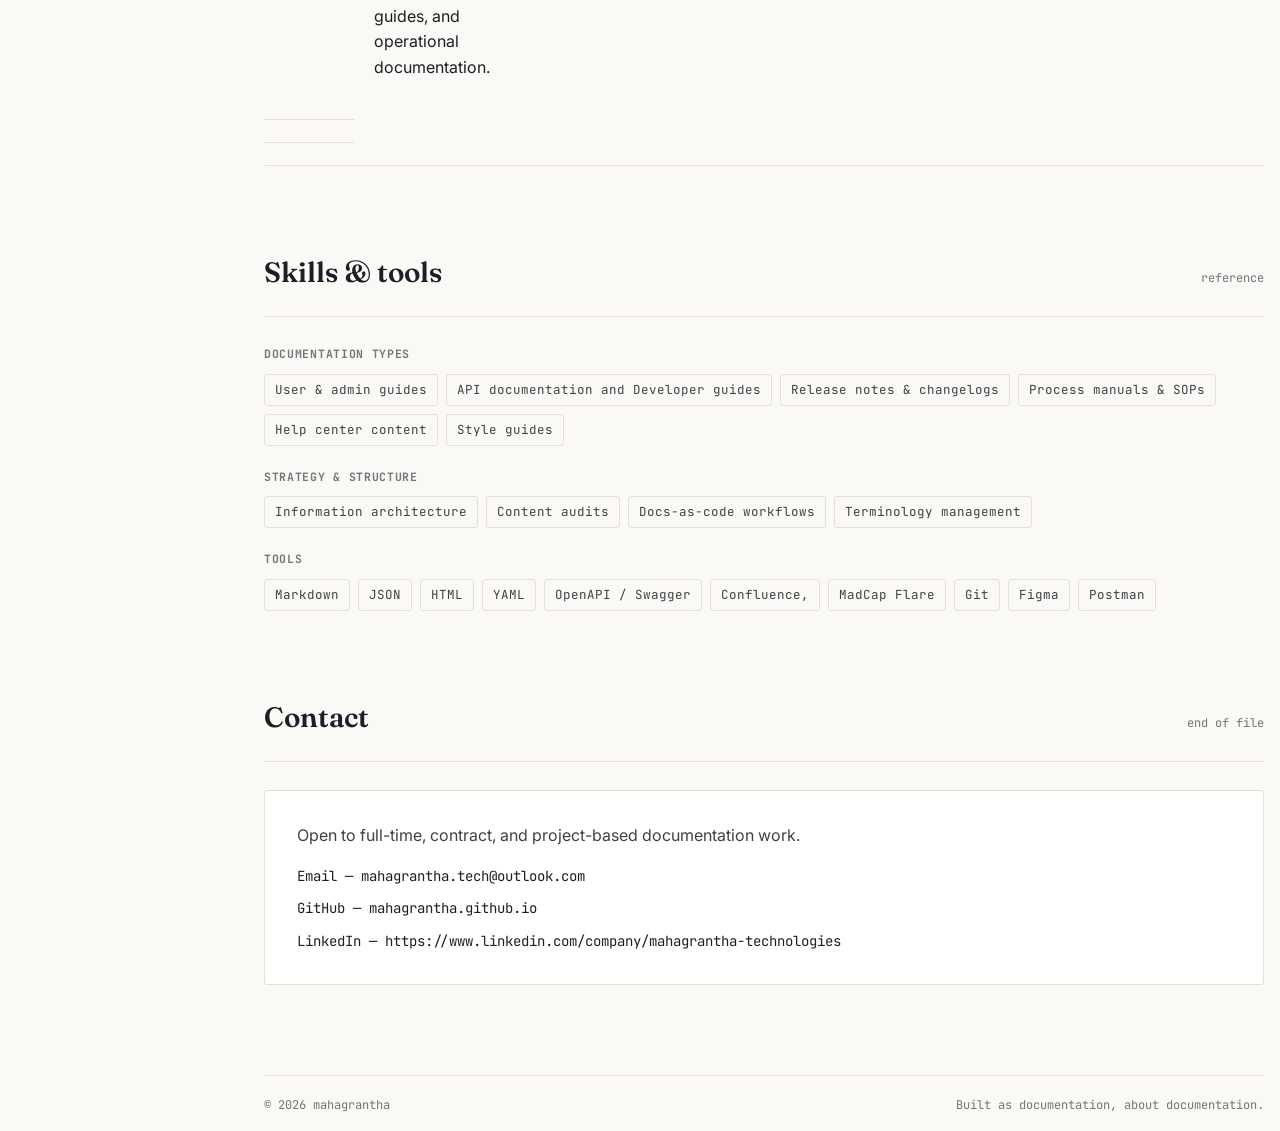
==== commit 8a334d10: "changed experince section" ====
--- a/portfolio/portfolio.html
+++ b/portfolio/portfolio.html
@@ -215,18 +215,16 @@
 
       <section class="section" id="experience">
         <div class="section-head">
-          <h2>Experience</h2>
-          <span class="section-num">8+ Years</span>
+          <h2>Documentation Expertise</h2>
+          <span class="section-num">8+ Years of Technical Documentation Experience</span>
         </div>
 
         <div class="changelog-entry">
           <span class="changelog-version">2024</span>
           <div>
-            <h3>SeniorTechnical Content Writer</h3>
-            <p class="changelog-role">Tahr Tech Studio · Oct 2024 – Present</p>
+            <h3>Fintech Documentation</h3>
             <p>
-              Creating product documentation for fintech solutions, card management systems,
-              APIs, operational workflows, and customer-facing knowledge resources.
+              Creating user guides, operational manuals, and knowledge bases for card management systems and banking platforms.
             </p>
           </div>
         </div>
@@ -234,11 +232,26 @@
         <div class="changelog-entry">
           <span class="changelog-version">2022</span>
           <div>
-            <h3>Technical Writer & Business Analyst</h3>
-            <p class="changelog-role">Tata Consultancy Services (TCS)</p>
+            <h3>API Documentation</h3>
             <p>
-              Worked on software documentation, business analysis,
-              process improvement initiatives, and enterprise application projects.
+              Developing developer guides, API references, request/response documentation, and integration guides.
+            </p>
+          </div>
+          
+        <div class="changelog-entry">
+          <span class="changelog-version">2022</span>
+          <div>
+            <h3>Content Strategy</h3>
+            <p>
+              Structuring documentation ecosystems, content audits, and information architecture.
+            </p>
+          </div>
+          <div class="changelog-entry">
+          <span class="changelog-version">2022</span>
+          <div>
+            <h3>Process Documentation</h3>
+            <p>
+              Creating SOPs, workflows, onboarding guides, and operational documentation.
             </p>
           </div>
         </div>
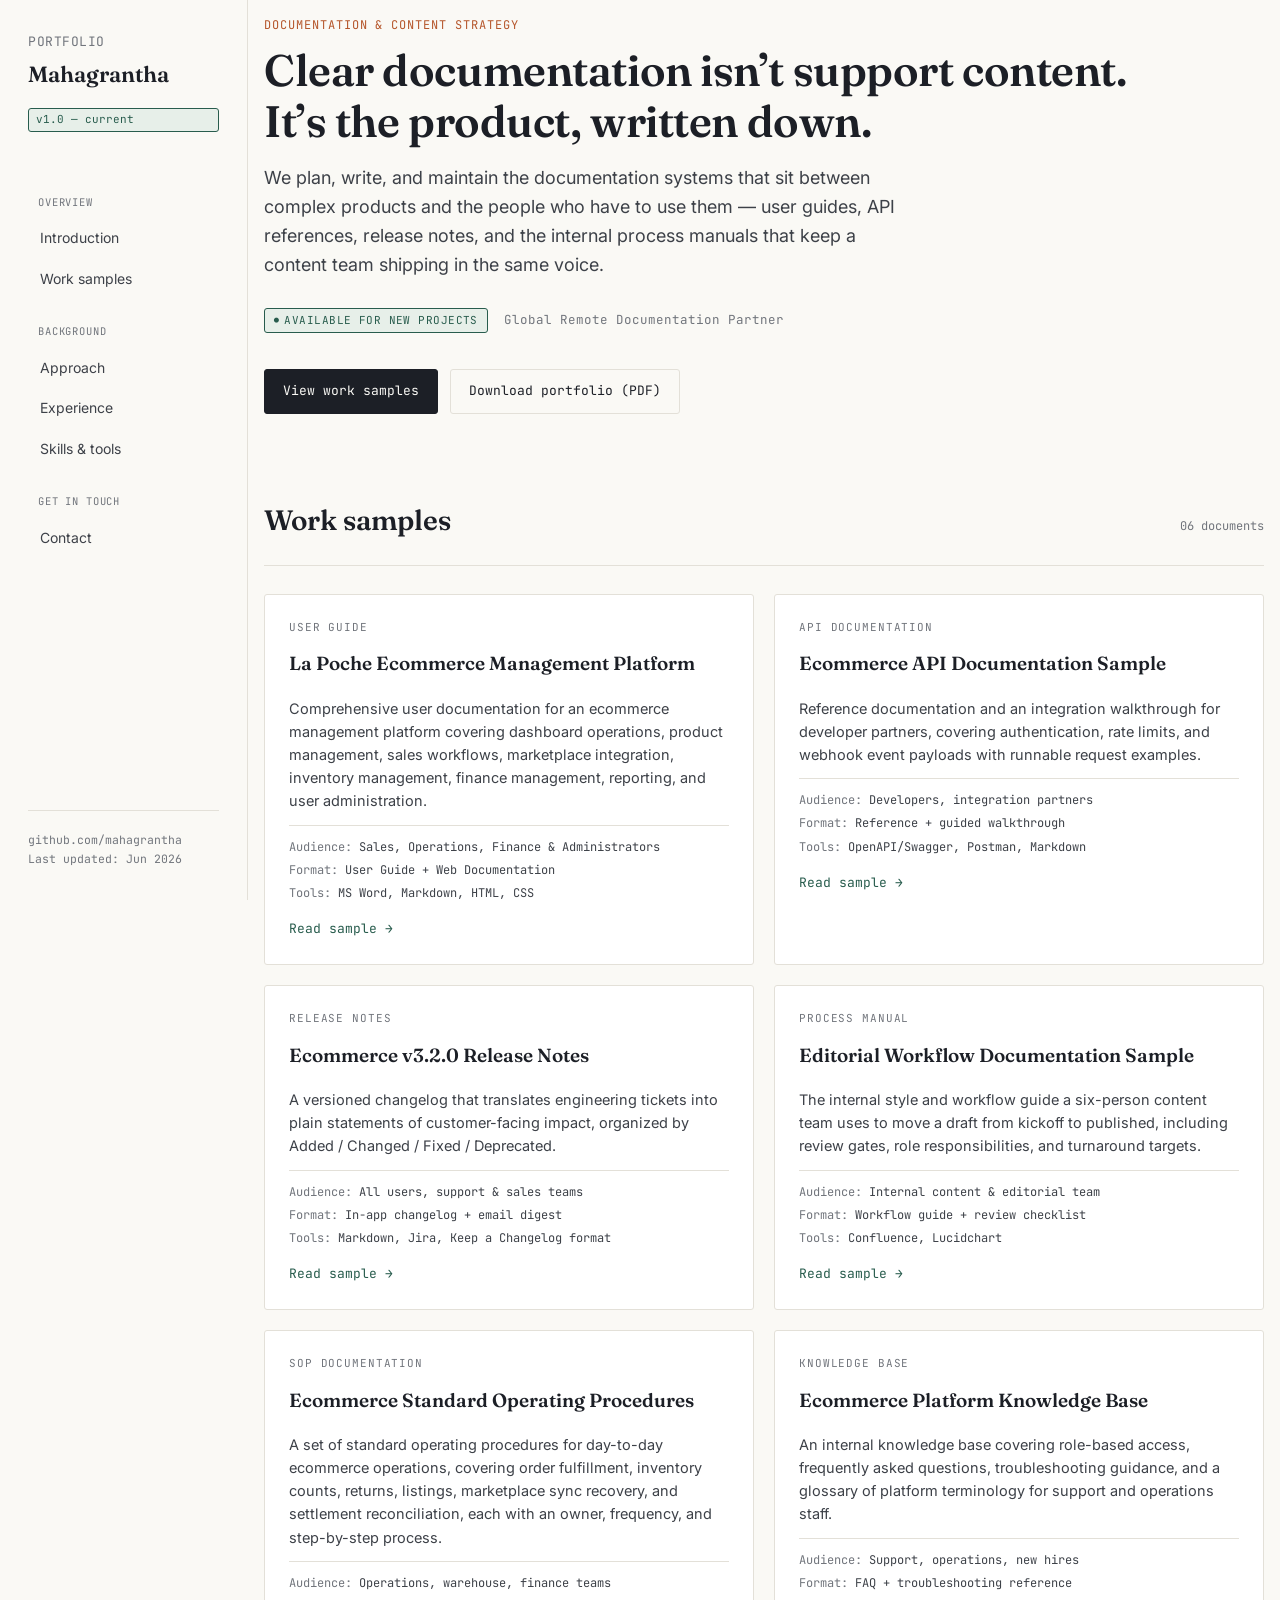
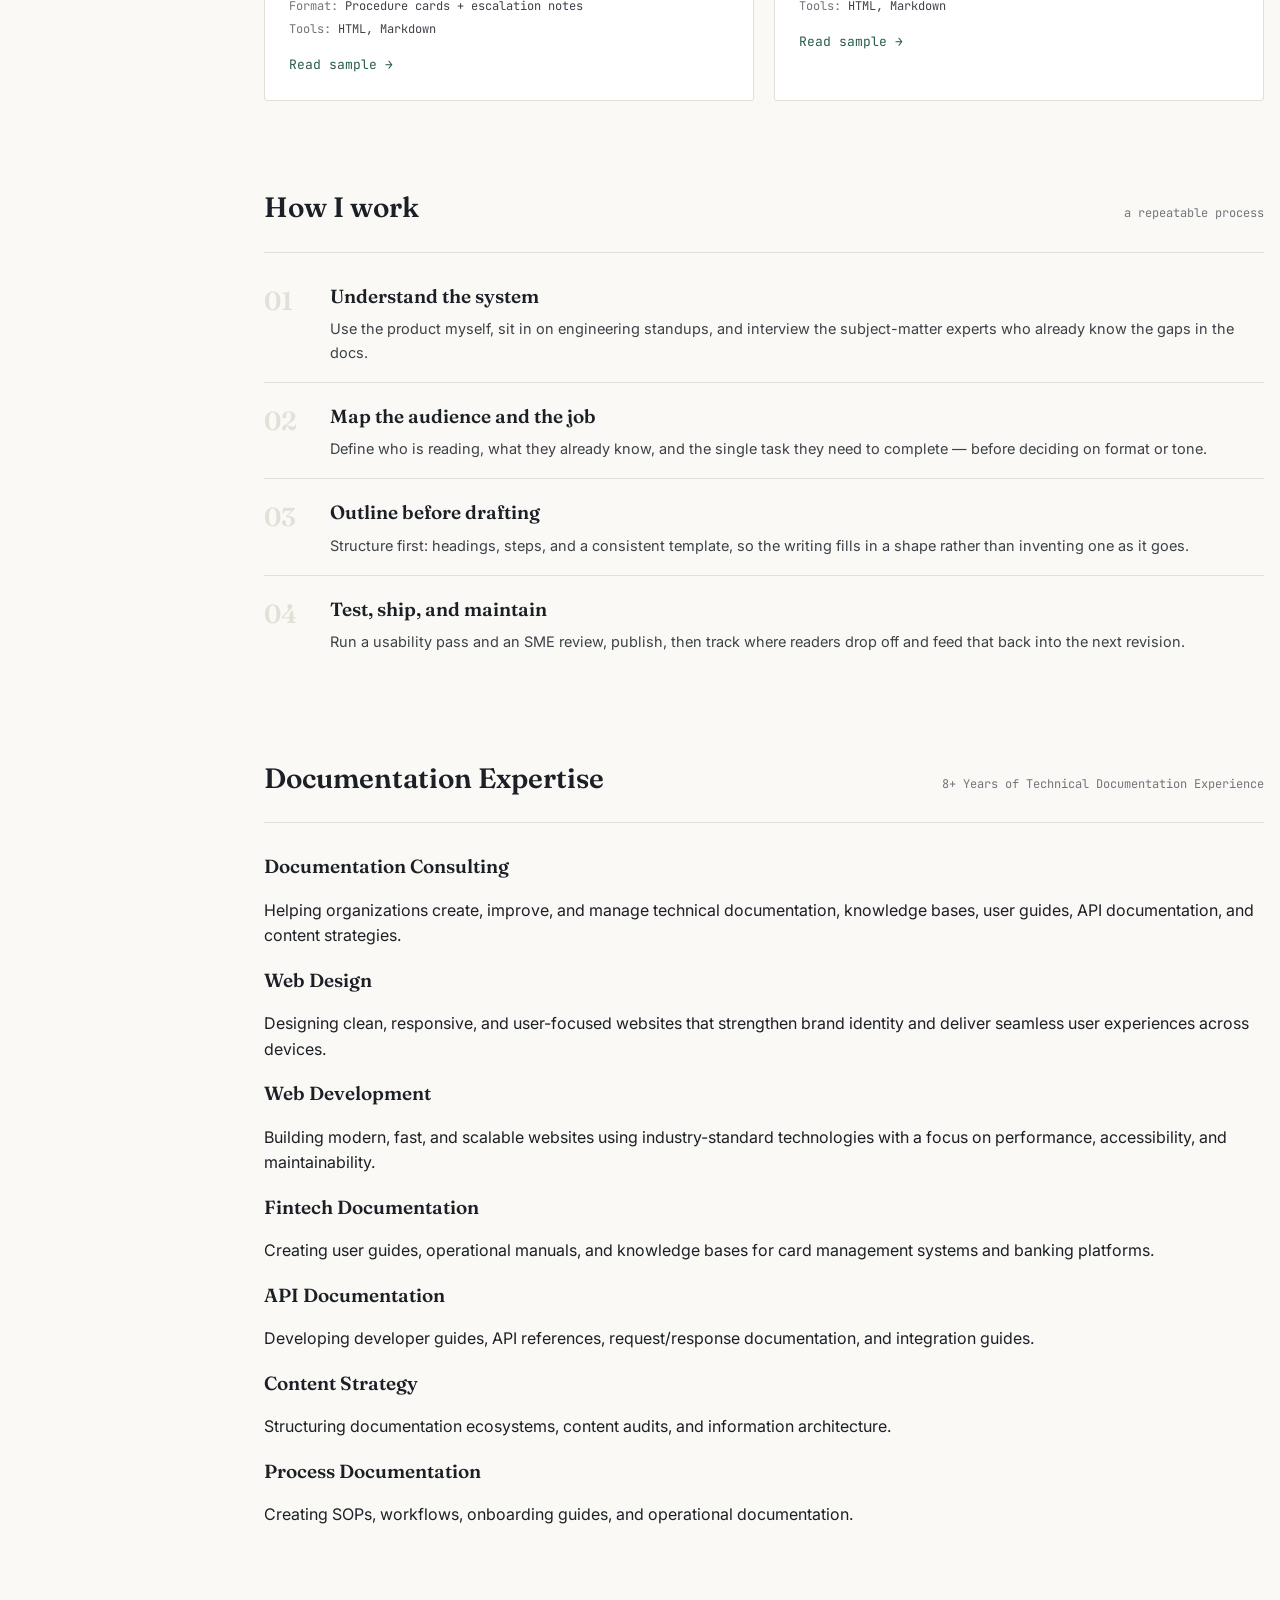
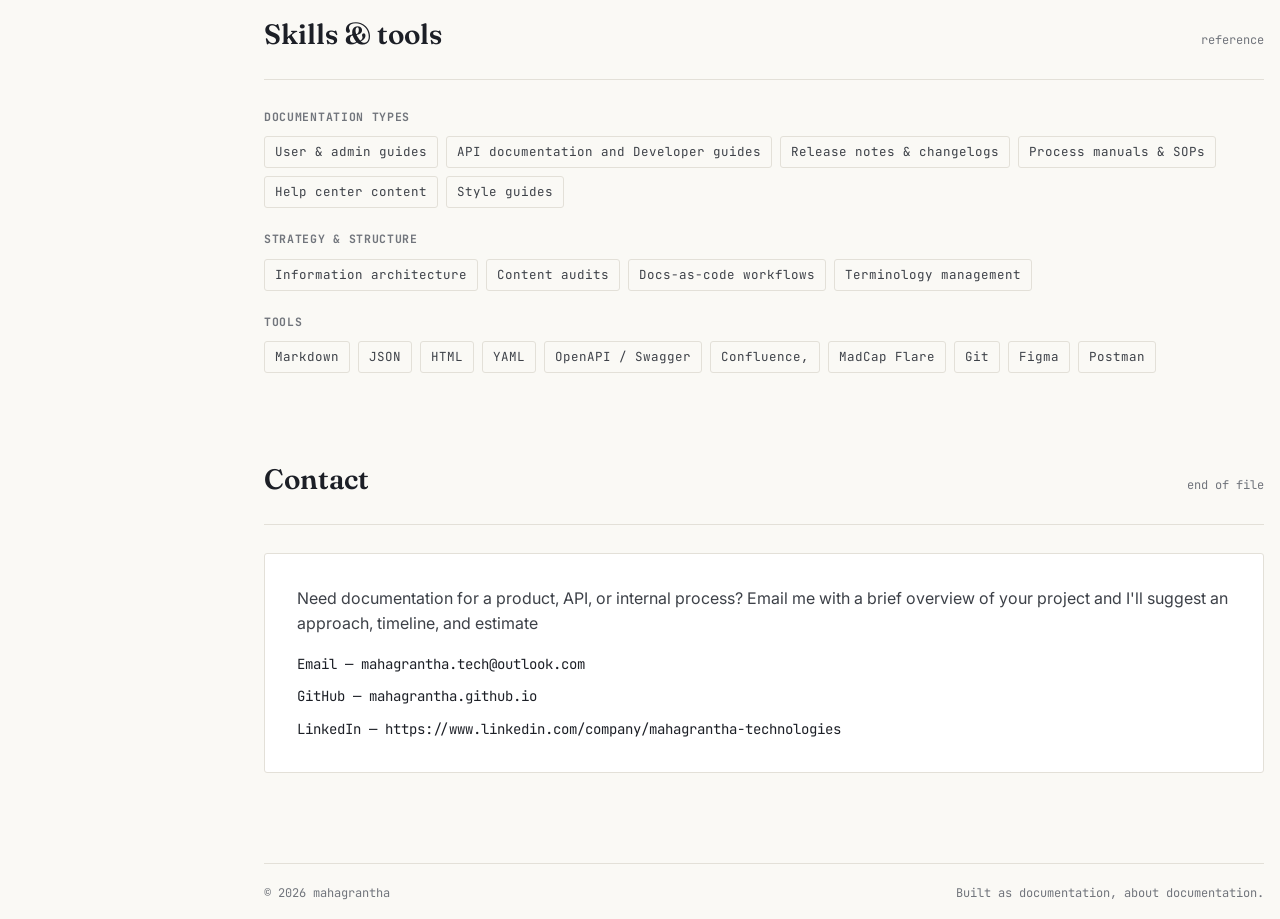
==== commit e19ca424: "changed experince section" ====
--- a/portfolio/portfolio.html
+++ b/portfolio/portfolio.html
@@ -218,42 +218,46 @@
           <h2>Documentation Expertise</h2>
           <span class="section-num">8+ Years of Technical Documentation Experience</span>
         </div>
-
-        <div class="changelog-entry">
-          <span class="changelog-version">2024</span>
-          <div>
-            <h3>Fintech Documentation</h3>
-            <p>
-              Creating user guides, operational manuals, and knowledge bases for card management systems and banking platforms.
-            </p>
-          </div>
-        </div>
-
-        <div class="changelog-entry">
-          <span class="changelog-version">2022</span>
-          <div>
-            <h3>API Documentation</h3>
-            <p>
-              Developing developer guides, API references, request/response documentation, and integration guides.
-            </p>
-          </div>
-          
-        <div class="changelog-entry">
-          <span class="changelog-version">2022</span>
-          <div>
-            <h3>Content Strategy</h3>
-            <p>
-              Structuring documentation ecosystems, content audits, and information architecture.
-            </p>
-          </div>
-          <div class="changelog-entry">
-          <span class="changelog-version">2022</span>
-          <div>
-            <h3>Process Documentation</h3>
-            <p>
-              Creating SOPs, workflows, onboarding guides, and operational documentation.
-            </p>
-          </div>
+        <div class="service-entry">
+          <h3>Documentation Consulting</h3>
+          <p>
+            Helping organizations create, improve, and manage technical documentation, knowledge bases, user guides, API
+            documentation, and content strategies.
+          </p>
+        </div>
+        <div class="service-entry">
+          <h3>Web Design</h3>
+          <p>
+            Designing clean, responsive, and user-focused websites that strengthen brand identity and deliver seamless
+            user experiences across devices.
+          </p>
+        </div>
+        <div class="service-entry">
+          <h3>Web Development</h3>
+          <p>
+            Building modern, fast, and scalable websites using industry-standard technologies with a focus on
+            performance, accessibility, and maintainability.
+          </p>
+        </div>
+        <div class="service-entry">
+          <h3>Fintech Documentation</h3>
+          <p>Creating user guides, operational manuals, and knowledge bases for card management systems and banking
+            platforms.</p>
+        </div>
+
+        <div class="service-entry">
+          <h3>API Documentation</h3>
+          <p>Developing developer guides, API references, request/response documentation, and integration guides.</p>
+        </div>
+
+        <div class="service-entry">
+          <h3>Content Strategy</h3>
+          <p>Structuring documentation ecosystems, content audits, and information architecture.</p>
+        </div>
+
+        <div class="service-entry">
+          <h3>Process Documentation</h3>
+          <p>Creating SOPs, workflows, onboarding guides, and operational documentation.</p>
         </div>
       </section>
 
@@ -309,7 +313,9 @@
         </div>
 
         <div class="contact-block">
-          <p style="margin:0; color:var(--ink-soft);">Open to full-time, contract, and project-based documentation work.
+          <p style="margin:0; color:var(--ink-soft);">Need documentation for a product, API, or internal process? Email
+            me with a brief overview of your project and I'll suggest an approach, timeline, and estimate
+
           </p>
           <div class="contact-rows">
             <div>Email &mdash; <a href="mahagrantha.tech@outlook.com">mahagrantha.tech@outlook.com</a></div>
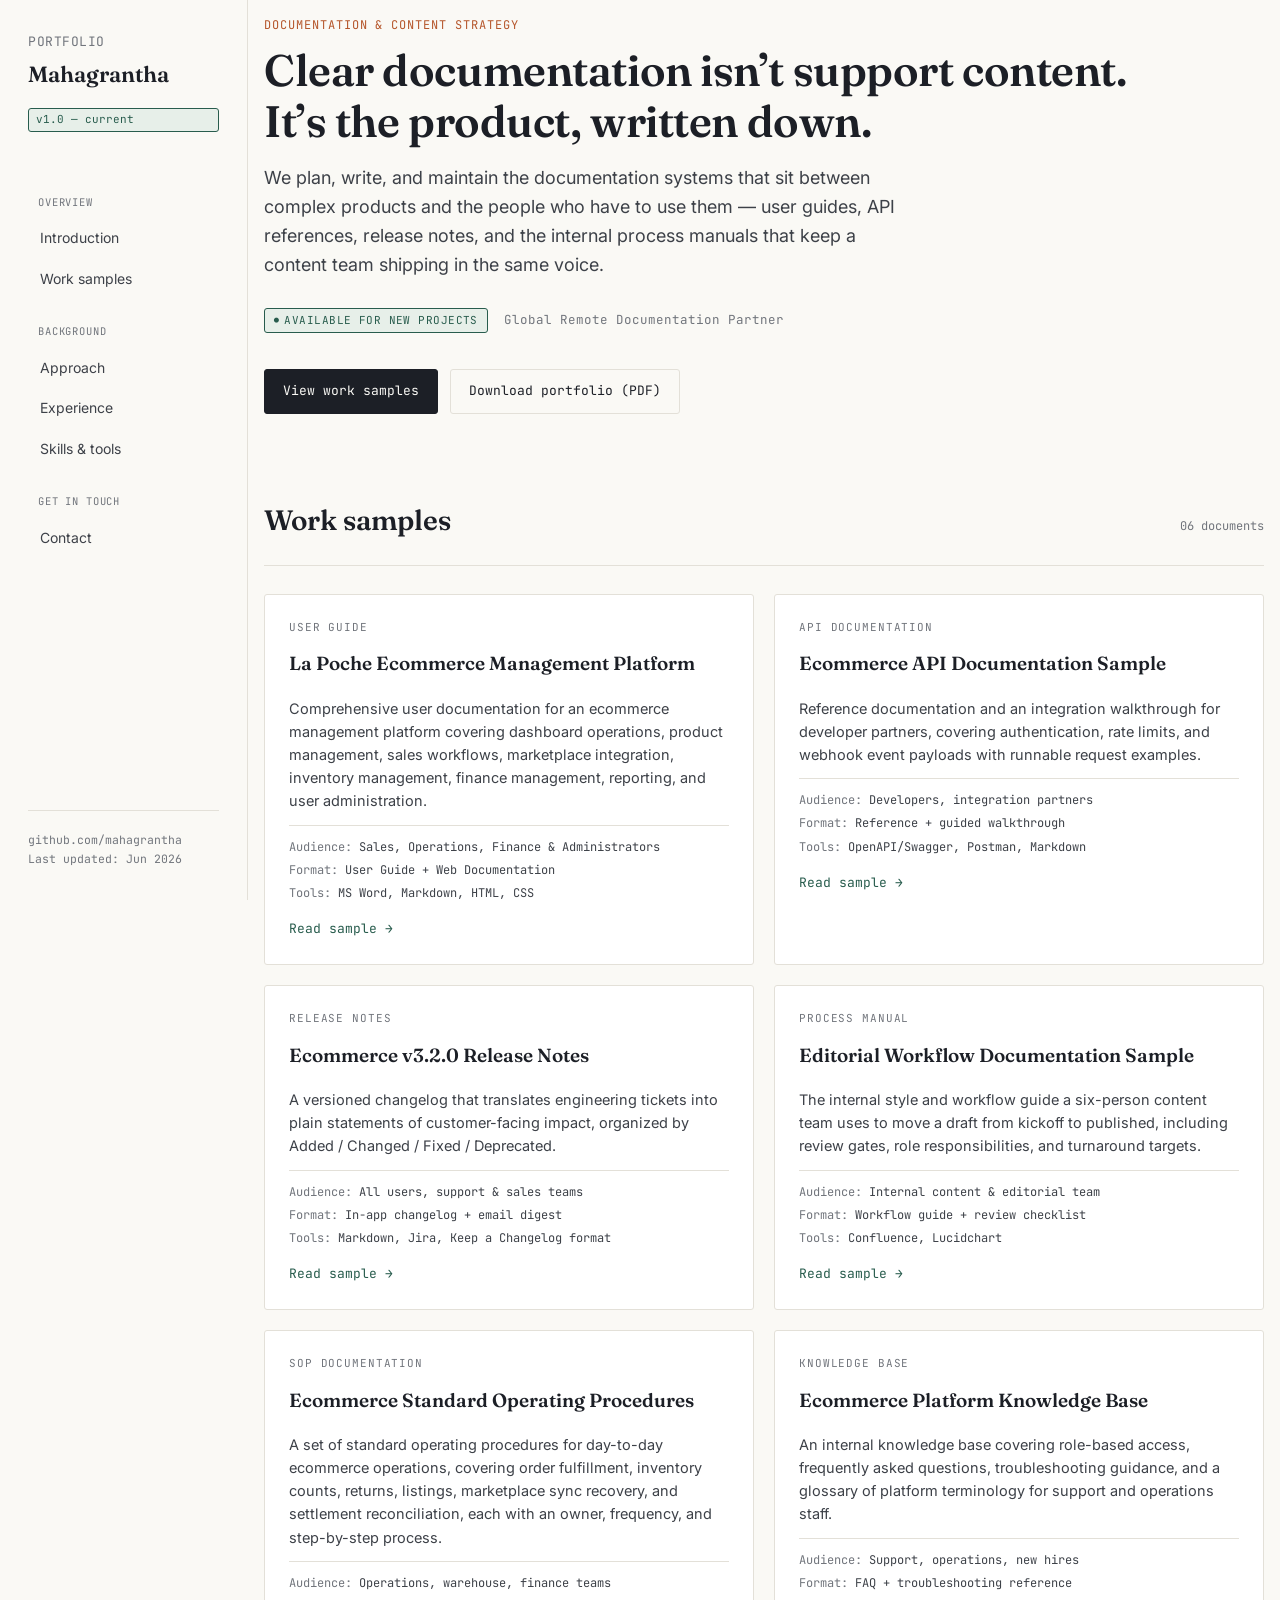
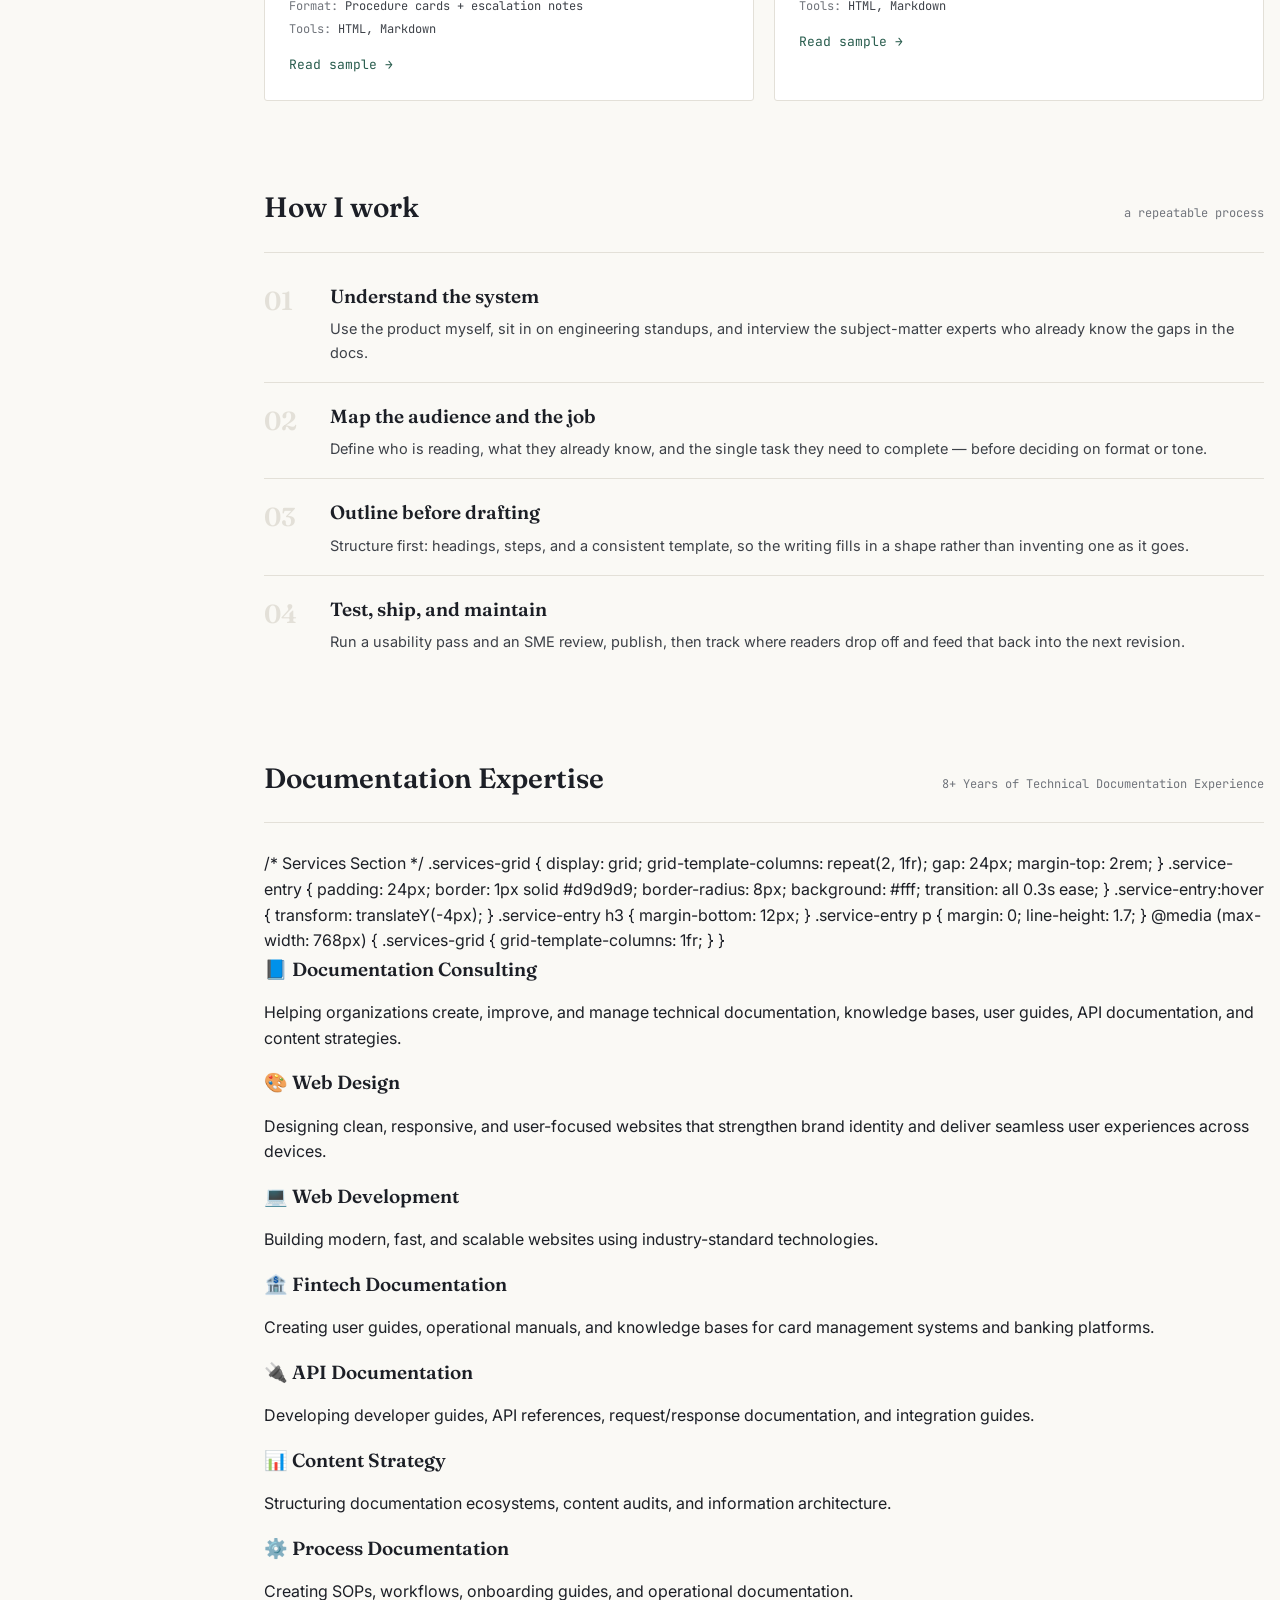
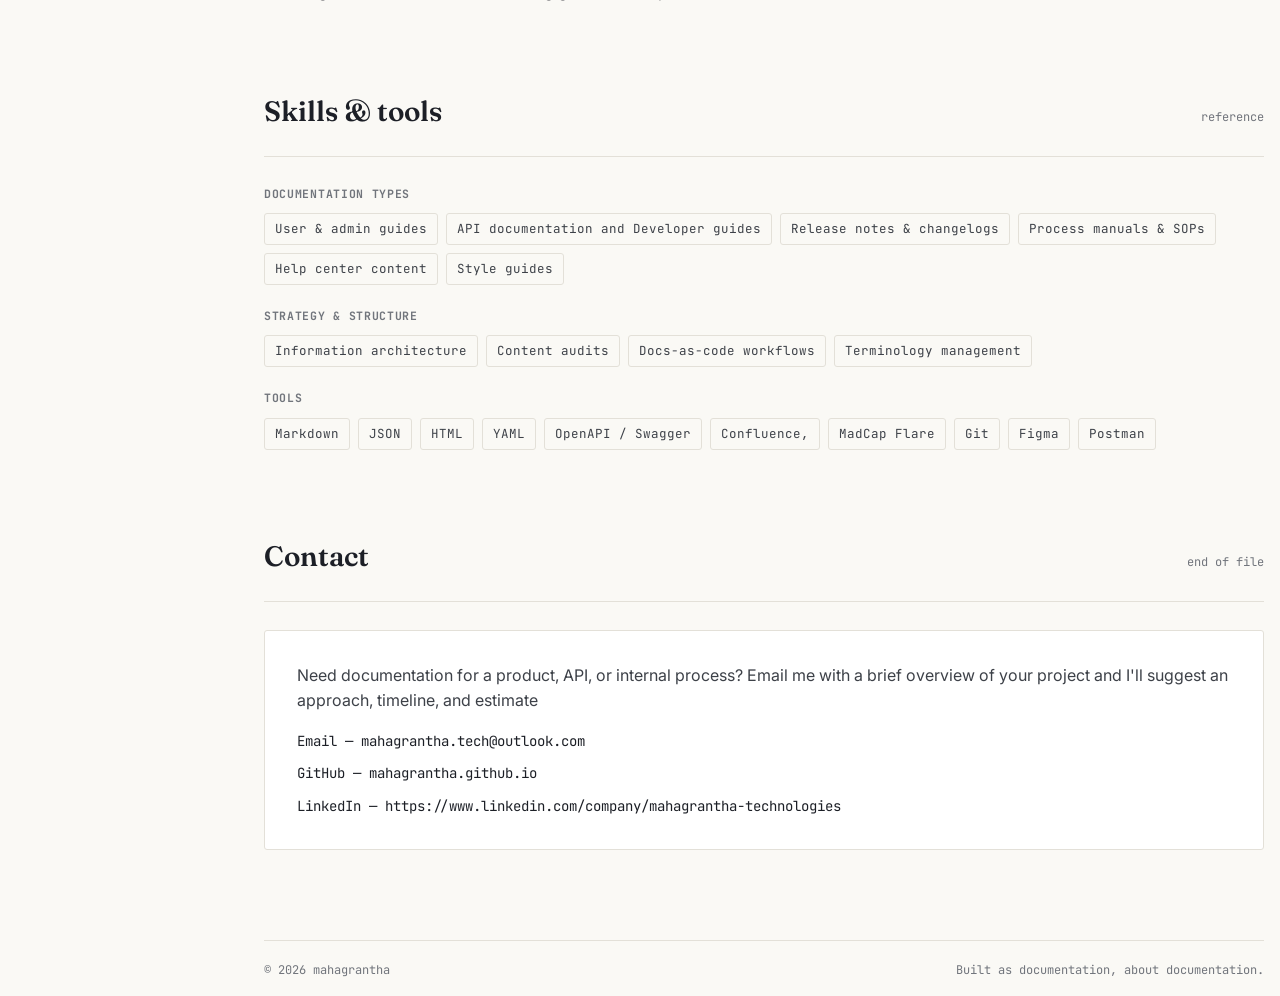
==== commit ace20fca: "changed experince section" ====
--- a/portfolio/portfolio.html
+++ b/portfolio/portfolio.html
@@ -218,46 +218,81 @@
           <h2>Documentation Expertise</h2>
           <span class="section-num">8+ Years of Technical Documentation Experience</span>
         </div>
-        <div class="service-entry">
-          <h3>Documentation Consulting</h3>
-          <p>
-            Helping organizations create, improve, and manage technical documentation, knowledge bases, user guides, API
-            documentation, and content strategies.
-          </p>
-        </div>
-        <div class="service-entry">
-          <h3>Web Design</h3>
-          <p>
-            Designing clean, responsive, and user-focused websites that strengthen brand identity and deliver seamless
-            user experiences across devices.
-          </p>
-        </div>
-        <div class="service-entry">
-          <h3>Web Development</h3>
-          <p>
-            Building modern, fast, and scalable websites using industry-standard technologies with a focus on
-            performance, accessibility, and maintainability.
-          </p>
-        </div>
-        <div class="service-entry">
-          <h3>Fintech Documentation</h3>
-          <p>Creating user guides, operational manuals, and knowledge bases for card management systems and banking
-            platforms.</p>
-        </div>
-
-        <div class="service-entry">
-          <h3>API Documentation</h3>
-          <p>Developing developer guides, API references, request/response documentation, and integration guides.</p>
-        </div>
-
-        <div class="service-entry">
-          <h3>Content Strategy</h3>
-          <p>Structuring documentation ecosystems, content audits, and information architecture.</p>
-        </div>
-
-        <div class="service-entry">
-          <h3>Process Documentation</h3>
-          <p>Creating SOPs, workflows, onboarding guides, and operational documentation.</p>
+
+        <div class="services-grid">
+          /* Services Section */
+
+          .services-grid {
+          display: grid;
+          grid-template-columns: repeat(2, 1fr);
+          gap: 24px;
+          margin-top: 2rem;
+          }
+
+          .service-entry {
+          padding: 24px;
+          border: 1px solid #d9d9d9;
+          border-radius: 8px;
+          background: #fff;
+          transition: all 0.3s ease;
+          }
+
+          .service-entry:hover {
+          transform: translateY(-4px);
+          }
+
+          .service-entry h3 {
+          margin-bottom: 12px;
+          }
+
+          .service-entry p {
+          margin: 0;
+          line-height: 1.7;
+          }
+
+          @media (max-width: 768px) {
+          .services-grid {
+          grid-template-columns: 1fr;
+          }
+          }
+          <div class="service-entry">
+            <h3>📘 Documentation Consulting</h3>
+            <p>Helping organizations create, improve, and manage technical documentation, knowledge bases, user guides,
+              API documentation, and content strategies.</p>
+          </div>
+
+          <div class="service-entry">
+            <h3>🎨 Web Design</h3>
+            <p>Designing clean, responsive, and user-focused websites that strengthen brand identity and deliver
+              seamless user experiences across devices.</p>
+          </div>
+
+          <div class="service-entry">
+            <h3>💻 Web Development</h3>
+            <p>Building modern, fast, and scalable websites using industry-standard technologies.</p>
+          </div>
+
+          <div class="service-entry">
+            <h3>🏦 Fintech Documentation</h3>
+            <p>Creating user guides, operational manuals, and knowledge bases for card management systems and banking
+              platforms.</p>
+          </div>
+
+          <div class="service-entry">
+            <h3>🔌 API Documentation</h3>
+            <p>Developing developer guides, API references, request/response documentation, and integration guides.</p>
+          </div>
+
+          <div class="service-entry">
+            <h3>📊 Content Strategy</h3>
+            <p>Structuring documentation ecosystems, content audits, and information architecture.</p>
+          </div>
+
+          <div class="service-entry">
+            <h3>⚙️ Process Documentation</h3>
+            <p>Creating SOPs, workflows, onboarding guides, and operational documentation.</p>
+          </div>
+
         </div>
       </section>
 
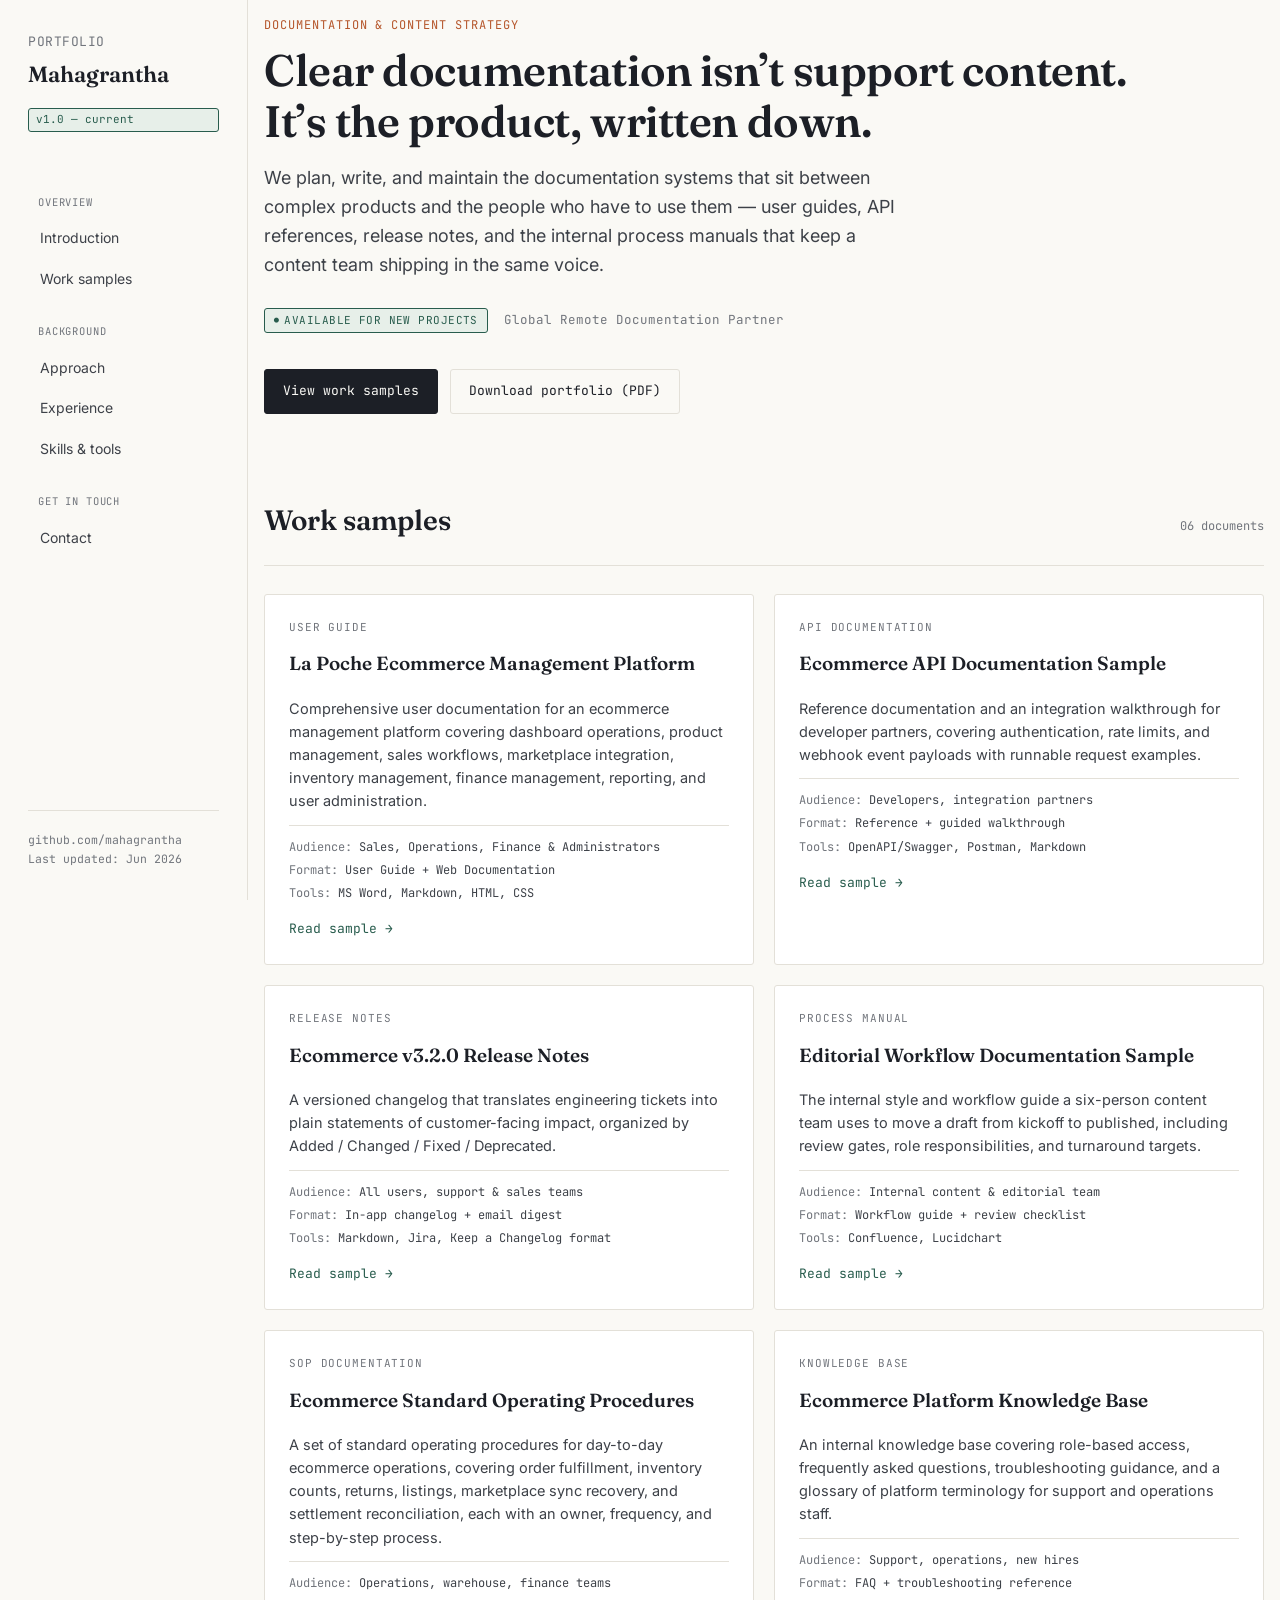
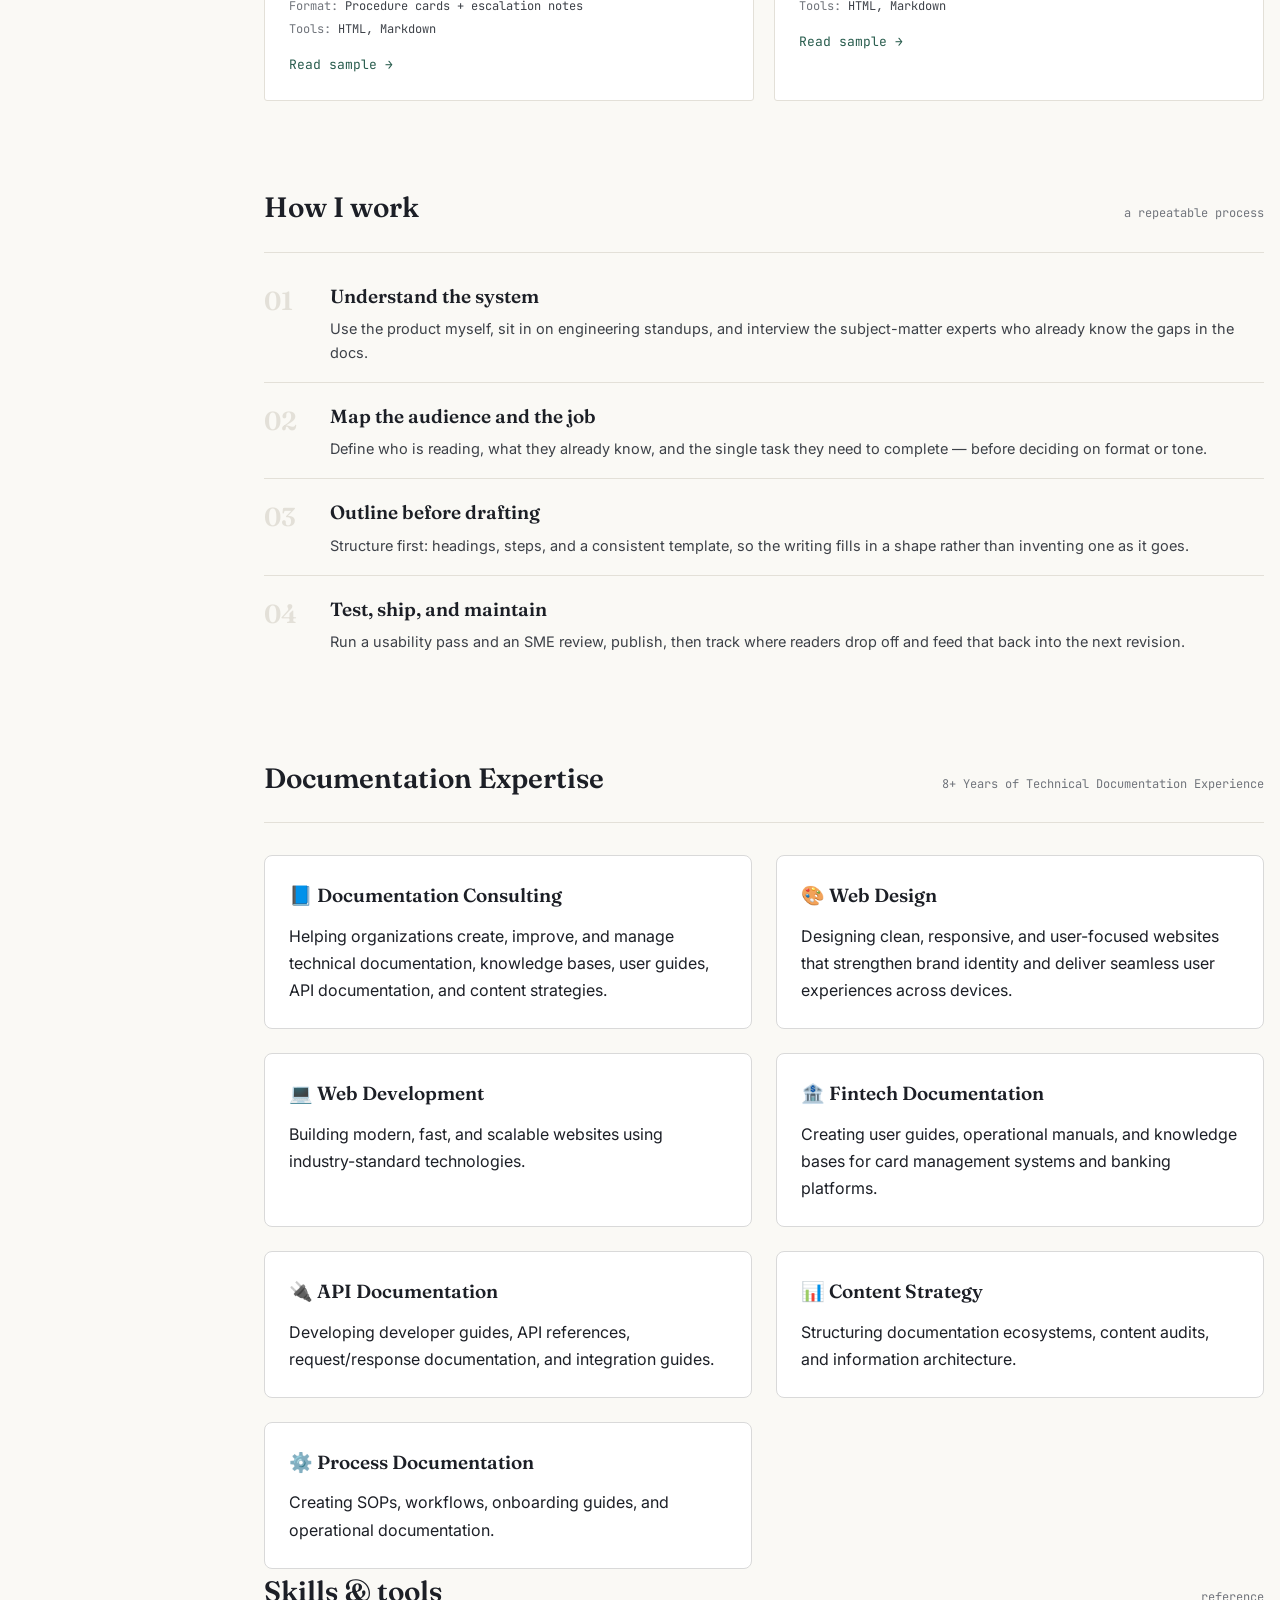
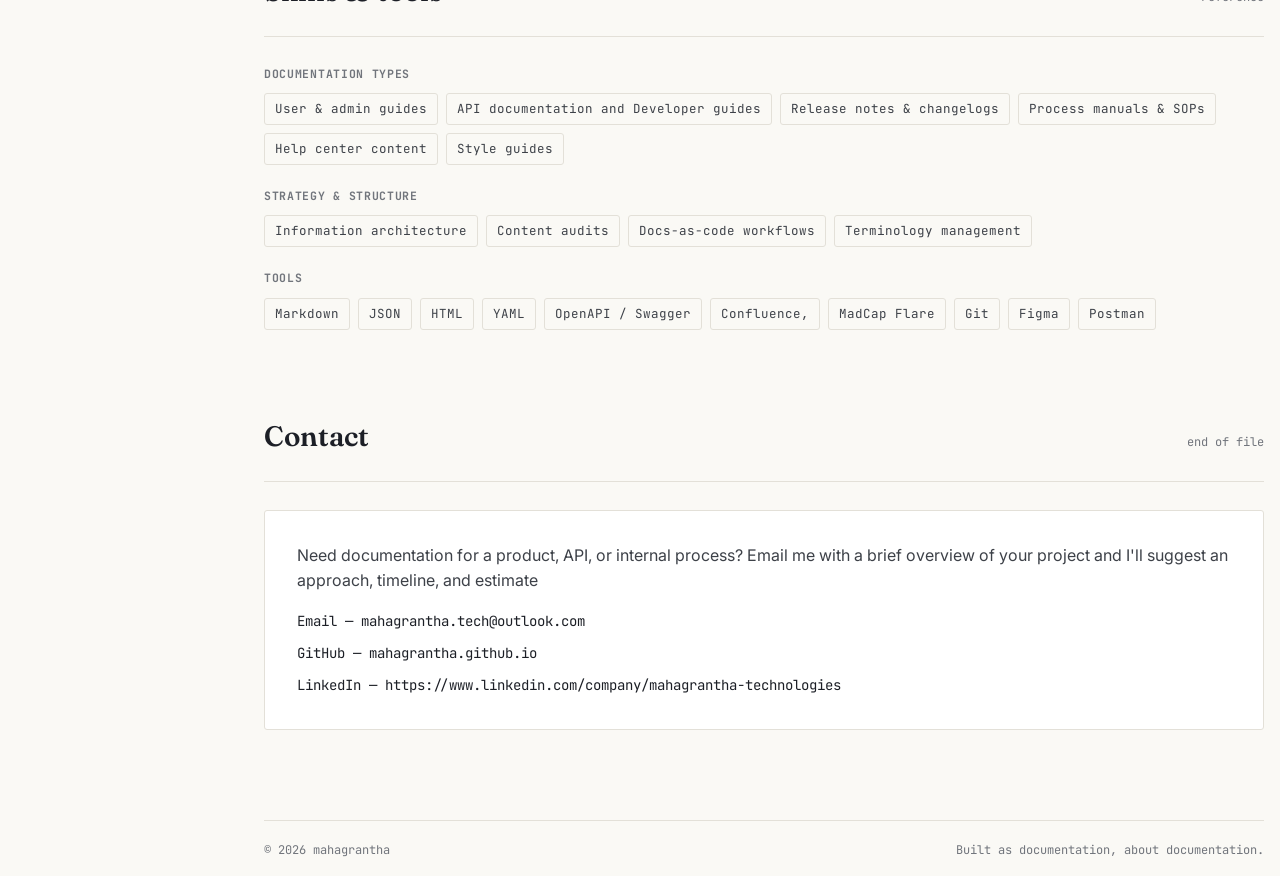
==== commit b5169af9: "changed experince section" ====
--- a/portfolio/portfolio.html
+++ b/portfolio/portfolio.html
@@ -11,7 +11,7 @@
   <link
     href="https://fonts.googleapis.com/css2?family=Fraunces:wght@500;600&family=Inter:wght@400;500;600&family=JetBrains+Mono:wght@400;500&display=swap"
     rel="stylesheet">
-  <link rel="stylesheet" href="styles..css">
+  <link rel="stylesheet" href="styles.css">
 </head>
 
 <body>
@@ -220,81 +220,64 @@
         </div>
 
         <div class="services-grid">
-          /* Services Section */
-
-          .services-grid {
-          display: grid;
-          grid-template-columns: repeat(2, 1fr);
-          gap: 24px;
-          margin-top: 2rem;
-          }
-
-          .service-entry {
-          padding: 24px;
-          border: 1px solid #d9d9d9;
-          border-radius: 8px;
-          background: #fff;
-          transition: all 0.3s ease;
-          }
-
-          .service-entry:hover {
-          transform: translateY(-4px);
-          }
-
-          .service-entry h3 {
-          margin-bottom: 12px;
-          }
-
-          .service-entry p {
-          margin: 0;
-          line-height: 1.7;
-          }
-
-          @media (max-width: 768px) {
-          .services-grid {
-          grid-template-columns: 1fr;
-          }
-          }
-          <div class="service-entry">
-            <h3>📘 Documentation Consulting</h3>
-            <p>Helping organizations create, improve, and manage technical documentation, knowledge bases, user guides,
-              API documentation, and content strategies.</p>
-          </div>
-
-          <div class="service-entry">
-            <h3>🎨 Web Design</h3>
-            <p>Designing clean, responsive, and user-focused websites that strengthen brand identity and deliver
-              seamless user experiences across devices.</p>
-          </div>
-
-          <div class="service-entry">
-            <h3>💻 Web Development</h3>
-            <p>Building modern, fast, and scalable websites using industry-standard technologies.</p>
-          </div>
-
-          <div class="service-entry">
-            <h3>🏦 Fintech Documentation</h3>
-            <p>Creating user guides, operational manuals, and knowledge bases for card management systems and banking
-              platforms.</p>
-          </div>
-
-          <div class="service-entry">
-            <h3>🔌 API Documentation</h3>
-            <p>Developing developer guides, API references, request/response documentation, and integration guides.</p>
-          </div>
-
-          <div class="service-entry">
-            <h3>📊 Content Strategy</h3>
-            <p>Structuring documentation ecosystems, content audits, and information architecture.</p>
-          </div>
-
-          <div class="service-entry">
-            <h3>⚙️ Process Documentation</h3>
-            <p>Creating SOPs, workflows, onboarding guides, and operational documentation.</p>
-          </div>
-
-        </div>
-      </section>
+
+  <div class="service-entry">
+    <h3>📘 Documentation Consulting</h3>
+    <p>
+      Helping organizations create, improve, and manage technical documentation,
+      knowledge bases, user guides, API documentation, and content strategies.
+    </p>
+  </div>
+
+  <div class="service-entry">
+    <h3>🎨 Web Design</h3>
+    <p>
+      Designing clean, responsive, and user-focused websites that strengthen
+      brand identity and deliver seamless user experiences across devices.
+    </p>
+  </div>
+
+  <div class="service-entry">
+    <h3>💻 Web Development</h3>
+    <p>
+      Building modern, fast, and scalable websites using industry-standard
+      technologies.
+    </p>
+  </div>
+
+  <div class="service-entry">
+    <h3>🏦 Fintech Documentation</h3>
+    <p>
+      Creating user guides, operational manuals, and knowledge bases for card
+      management systems and banking platforms.
+    </p>
+  </div>
+
+  <div class="service-entry">
+    <h3>🔌 API Documentation</h3>
+    <p>
+      Developing developer guides, API references, request/response
+      documentation, and integration guides.
+    </p>
+  </div>
+
+  <div class="service-entry">
+    <h3>📊 Content Strategy</h3>
+    <p>
+      Structuring documentation ecosystems, content audits, and information
+      architecture.
+    </p>
+  </div>
+
+  <div class="service-entry">
+    <h3>⚙️ Process Documentation</h3>
+    <p>
+      Creating SOPs, workflows, onboarding guides, and operational
+      documentation.
+    </p>
+  </div>
+
+</div>
 
       <section class="section" id="skills">
         <div class="section-head">
--- a/portfolio/styles.css
+++ b/portfolio/styles.css
@@ -0,0 +1,566 @@
+/* ============================================================
+   mahagrantha — documentation & content strategy portfolio
+   Design concept: the portfolio reads as a piece of documentation
+   about its author — docs-site shell, version tags, status pills,
+   changelog-style history. The medium is the message.
+   ============================================================ */
+
+:root {
+  --bg: #FAF9F5;
+  --surface: #FFFFFF;
+  --border: #E3E0D8;
+  --ink: #1C1F26;
+  --ink-soft: #3D4148;
+  --ink-muted: #71757C;
+  --teal: #285C4D;
+  --teal-soft: #E7EFE9;
+  --rust: #B5562B;
+  --rust-soft: #F5E8E0;
+  --radius: 3px;
+
+  --font-display: "Fraunces", "Iowan Old Style", Georgia, serif;
+  --font-body: "Inter", -apple-system, BlinkMacSystemFont, "Segoe UI", sans-serif;
+  --font-mono: "JetBrains Mono", "SFMono-Regular", Consolas, monospace;
+}
+
+* { box-sizing: border-box; }
+html { scroll-behavior: smooth; }
+
+body {
+  margin: 0;
+  background: var(--bg);
+  color: var(--ink);
+  font-family: var(--font-body);
+  font-size: 16px;
+  line-height: 1.6;
+  -webkit-font-smoothing: antialiased;
+}
+
+a { color: var(--teal); text-decoration: none; }
+a:hover { text-decoration: underline; }
+a:focus-visible, button:focus-visible { outline: 2px solid var(--teal); outline-offset: 2px; }
+
+img { max-width: 100%; }
+
+/* ---------- layout shell ---------- */
+.shell {
+  display: grid;
+  grid-template-columns: 248px 1fr;
+  min-height: 100vh;
+}
+
+.sidebar {
+  border-right: 1px solid var(--border);
+  padding: 32px 28px;
+  position: sticky;
+  top: 0;
+  height: 100vh;
+  display: flex;
+  flex-direction: column;
+}
+
+.brand {
+  font-family: var(--font-mono);
+  font-size: 13px;
+  letter-spacing: 0.04em;
+  color: var(--ink-muted);
+  text-transform: uppercase;
+  margin-bottom: 2px;
+}
+
+.brand strong {
+  display: block;
+  font-family: var(--font-display);
+  font-size: 22px;
+  font-weight: 600;
+  color: var(--ink);
+  letter-spacing: 0;
+  text-transform: none;
+  margin-top: 4px;
+}
+
+.version-tag {
+  display: inline-block;
+  margin-top: 14px;
+  font-family: var(--font-mono);
+  font-size: 11px;
+  color: var(--teal);
+  background: var(--teal-soft);
+  border: 1px solid var(--teal);
+  border-radius: var(--radius);
+  padding: 2px 7px;
+}
+
+.sidenav {
+  margin-top: 40px;
+  display: flex;
+  flex-direction: column;
+  gap: 4px;
+}
+
+.sidenav a {
+  color: var(--ink-soft);
+  font-size: 14px;
+  padding: 7px 10px;
+  border-radius: var(--radius);
+  border-left: 2px solid transparent;
+}
+
+.sidenav a:hover { background: var(--surface); text-decoration: none; color: var(--ink); }
+
+.sidenav-label {
+  font-family: var(--font-mono);
+  font-size: 10.5px;
+  text-transform: uppercase;
+  letter-spacing: 0.08em;
+  color: var(--ink-muted);
+  margin: 22px 0 6px 10px;
+}
+
+.sidebar-foot {
+  margin-top: auto;
+  font-family: var(--font-mono);
+  font-size: 11.5px;
+  color: var(--ink-muted);
+  padding-top: 20px;
+  border-top: 1px solid var(--border);
+}
+
+.sidebar-foot a { color: var(--ink-muted); }
+
+.main {
+  padding: 56px 64px 120px;
+  max-width: 880px;
+}
+
+/* ---------- mobile top bar (hidden on desktop) ---------- */
+.topbar { display: none; }
+
+@media (max-width: 860px) {
+  .shell { grid-template-columns: 1fr; }
+  .sidebar { display: none; }
+  .topbar {
+    display: flex;
+    align-items: center;
+    justify-content: space-between;
+    padding: 18px 24px;
+    border-bottom: 1px solid var(--border);
+    font-family: var(--font-mono);
+    font-size: 13px;
+  }
+  .topbar strong { font-family: var(--font-display); font-size: 18px; }
+  .main { padding: 36px 24px 90px; }
+}
+
+/* ---------- eyebrow / headings ---------- */
+.eyebrow {
+  font-family: var(--font-mono);
+  font-size: 12px;
+  letter-spacing: 0.08em;
+  text-transform: uppercase;
+  color: var(--rust);
+  margin: 0 0 10px;
+}
+
+h1 {
+  font-family: var(--font-display);
+  font-size: 44px;
+  line-height: 1.15;
+  font-weight: 600;
+  margin: 0 0 18px;
+  letter-spacing: -0.01em;
+}
+
+h2 {
+  font-family: var(--font-display);
+  font-size: 28px;
+  font-weight: 600;
+  margin: 0 0 8px;
+}
+
+h3 {
+  font-family: var(--font-display);
+  font-size: 19px;
+  font-weight: 600;
+  margin: 0 0 6px;
+}
+
+.lede {
+  font-size: 18px;
+  color: var(--ink-soft);
+  max-width: 640px;
+  margin: 0 0 28px;
+}
+
+.section { margin-top: 84px; }
+.section:first-of-type { margin-top: 0; }
+
+.section-head {
+  display: flex;
+  align-items: baseline;
+  justify-content: space-between;
+  border-bottom: 1px solid var(--border);
+  padding-bottom: 14px;
+  margin-bottom: 28px;
+}
+
+.section-num {
+  font-family: var(--font-mono);
+  font-size: 12px;
+  color: var(--ink-muted);
+}
+
+/* ---------- status pills ---------- */
+.pill {
+  display: inline-flex;
+  align-items: center;
+  gap: 5px;
+  font-family: var(--font-mono);
+  font-size: 11px;
+  text-transform: uppercase;
+  letter-spacing: 0.04em;
+  padding: 3px 9px;
+  border-radius: var(--radius);
+  border: 1px solid currentColor;
+}
+.pill.published { color: var(--teal); background: var(--teal-soft); }
+.pill.draft { color: var(--rust); background: var(--rust-soft); }
+.pill::before { content: "●"; font-size: 8px; }
+
+/* ---------- hero status row ---------- */
+.status-row {
+  display: flex;
+  align-items: center;
+  gap: 16px;
+  margin-bottom: 36px;
+  flex-wrap: wrap;
+}
+.status-row .meta { font-family: var(--font-mono); font-size: 12.5px; color: var(--ink-muted); }
+
+.btn-row { display: flex; gap: 12px; flex-wrap: wrap; }
+
+.btn {
+  font-family: var(--font-mono);
+  font-size: 13px;
+  padding: 11px 18px;
+  border-radius: var(--radius);
+  border: 1px solid var(--ink);
+  display: inline-block;
+}
+.btn.primary { background: var(--ink); color: var(--bg); }
+.btn.primary:hover { background: var(--teal); border-color: var(--teal); text-decoration: none; }
+.btn.ghost { color: var(--ink); border-color: var(--border); }
+.btn.ghost:hover { border-color: var(--ink); text-decoration: none; }
+
+/* ---------- work sample cards ---------- */
+.card-grid {
+  display: grid;
+  grid-template-columns: 1fr 1fr;
+  gap: 20px;
+}
+@media (max-width: 880px) {
+
+      nav.toc {
+        display: flex;
+        overflow-x: auto;
+        gap: 8px;
+        padding: 12px;
+      }
+
+      nav.toc a {
+        white-space: nowrap;
+        min-width: max-content;
+      }
+
+      .shell {
+        display: block;
+      }
+
+      .sidebar {
+        position: relative;
+        width: 100%;
+        height: auto;
+        border-right: none;
+        border-bottom: 1px solid var(--border);
+      }
+
+      main {
+        width: 100%;
+        max-width: 100%;
+        padding: 20px;
+        margin: 0;
+      }
+
+      .cover h1 {
+        font-size: 38px;
+      }
+
+      section.chapter h1 {
+        font-size: 28px;
+      }
+
+      table {
+        display: block;
+        overflow-x: auto;
+        white-space: nowrap;
+      }
+
+      footer.guide-footer {
+        flex-direction: column;
+        gap: 8px;
+      }
+    }
+
+.card {
+  background: var(--surface);
+  border: 1px solid var(--border);
+  border-radius: var(--radius);
+  padding: 24px;
+  display: flex;
+  flex-direction: column;
+  gap: 12px;
+  transition: border-color 0.15s ease;
+}
+.card:hover { border-color: var(--ink-soft); }
+
+.card-type {
+  font-family: var(--font-mono);
+  font-size: 11px;
+  letter-spacing: 0.08em;
+  text-transform: uppercase;
+  color: var(--ink-muted);
+}
+
+.card p.desc { margin: 0; color: var(--ink-soft); font-size: 14.5px; }
+
+.meta-strip {
+  font-family: var(--font-mono);
+  font-size: 12px;
+  color: var(--ink-muted);
+  border-top: 1px solid var(--border);
+  padding-top: 12px;
+  display: grid;
+  gap: 4px;
+}
+.meta-strip span { color: var(--ink-soft); }
+
+.card-link {
+  font-family: var(--font-mono);
+  font-size: 13px;
+  margin-top: 4px;
+}
+
+/* ---------- numbered process ---------- */
+.process-list {
+  display: grid;
+  gap: 18px;
+}
+.process-item {
+  display: grid;
+  grid-template-columns: 48px 1fr;
+  gap: 18px;
+  padding-bottom: 18px;
+  border-bottom: 1px solid var(--border);
+}
+.process-item:last-child { border-bottom: none; }
+.process-num {
+  font-family: var(--font-display);
+  font-size: 26px;
+  color: var(--border);
+  font-weight: 600;
+}
+.process-item p { margin: 4px 0 0; color: var(--ink-soft); font-size: 14.5px; }
+
+/* ---------- changelog / experience ---------- */
+.changelog-entry {
+  display: grid;
+  grid-template-columns: 90px 1fr;
+  gap: 20px;
+  padding: 22px 0;
+  border-bottom: 1px solid var(--border);
+}
+.changelog-entry:first-child { padding-top: 0; }
+.changelog-version {
+  font-family: var(--font-mono);
+  font-size: 13px;
+  color: var(--teal);
+  font-weight: 600;
+  padding-top: 3px;
+}
+.changelog-role { font-size: 13.5px; color: var(--ink-muted); margin: 2px 0 12px; }
+.changelog-entry ul { margin: 0; padding-left: 18px; }
+.changelog-entry li { margin-bottom: 6px; font-size: 14.5px; color: var(--ink-soft); }
+.changelog-tag {
+  font-family: var(--font-mono);
+  font-size: 10.5px;
+  text-transform: uppercase;
+  color: var(--ink-muted);
+  margin-right: 6px;
+}
+
+/* ---------- skills ---------- */
+.skill-group { margin-bottom: 22px; }
+.skill-group h4 {
+  font-family: var(--font-mono);
+  font-size: 11.5px;
+  text-transform: uppercase;
+  letter-spacing: 0.06em;
+  color: var(--ink-muted);
+  margin: 0 0 10px;
+}
+.tag-row { display: flex; flex-wrap: wrap; gap: 8px; }
+.tag {
+  font-family: var(--font-mono);
+  font-size: 12.5px;
+  border: 1px solid var(--border);
+  border-radius: var(--radius);
+  padding: 5px 10px;
+  color: var(--ink-soft);
+}
+
+/* ---------- footer / contact ---------- */
+.contact-block {
+  background: var(--surface);
+  border: 1px solid var(--border);
+  border-radius: var(--radius);
+  padding: 32px;
+}
+.contact-rows { display: grid; gap: 10px; margin-top: 16px; font-family: var(--font-mono); font-size: 14px; }
+.contact-rows a { color: var(--ink); }
+
+.site-footer {
+  margin-top: 90px;
+  padding-top: 20px;
+  border-top: 1px solid var(--border);
+  font-family: var(--font-mono);
+  font-size: 12px;
+  color: var(--ink-muted);
+  display: flex;
+  justify-content: space-between;
+}
+
+/* ---------- doc sample pages (shared chrome) ---------- */
+.doc-shell {
+  max-width: 760px;
+  margin: 0 auto;
+  padding: 48px 28px 100px;
+}
+.doc-breadcrumb {
+  font-family: var(--font-mono);
+  font-size: 12.5px;
+  color: var(--ink-muted);
+  margin-bottom: 28px;
+}
+.doc-frontmatter {
+  border: 1px solid var(--border);
+  background: var(--surface);
+  border-radius: var(--radius);
+  padding: 18px 22px;
+  margin: 24px 0 40px;
+  font-family: var(--font-mono);
+  font-size: 12.5px;
+  color: var(--ink-muted);
+  display: grid;
+  gap: 6px;
+}
+.doc-frontmatter span { color: var(--ink-soft); }
+.doc-body h2 { margin-top: 44px; font-size: 22px; }
+.doc-body h3 { margin-top: 28px; }
+.doc-body p, .doc-body li { color: var(--ink-soft); font-size: 15.5px; }
+.doc-body ol, .doc-body ul { padding-left: 22px; }
+.doc-body li { margin-bottom: 8px; }
+
+.callout {
+  border-left: 3px solid var(--teal);
+  background: var(--teal-soft);
+  padding: 14px 18px;
+  border-radius: var(--radius);
+  margin: 20px 0;
+  font-size: 14.5px;
+  color: var(--ink-soft);
+}
+.callout.warn { border-left-color: var(--rust); background: var(--rust-soft); }
+.callout strong { color: var(--ink); display: block; font-family: var(--font-mono); font-size: 11px; text-transform: uppercase; letter-spacing: 0.05em; margin-bottom: 4px; }
+
+pre {
+  background: #1C1F26;
+  color: #E7E5DE;
+  padding: 18px 20px;
+  border-radius: var(--radius);
+  overflow-x: auto;
+  font-family: var(--font-mono);
+  font-size: 13px;
+  line-height: 1.55;
+  margin: 18px 0;
+}
+code { font-family: var(--font-mono); font-size: 0.92em; background: var(--surface); border: 1px solid var(--border); padding: 1px 5px; border-radius: 2px; }
+pre code { background: none; border: none; padding: 0; }
+
+table { width: 100%; border-collapse: collapse; margin: 20px 0; font-size: 14px; }
+th, td { border: 1px solid var(--border); padding: 9px 12px; text-align: left; }
+th { font-family: var(--font-mono); font-size: 11.5px; text-transform: uppercase; letter-spacing: 0.04em; color: var(--ink-muted); background: var(--surface); }
+td { color: var(--ink-soft); }
+
+.endpoint-tag {
+  display: inline-block;
+  font-family: var(--font-mono);
+  font-size: 12px;
+  font-weight: 600;
+  padding: 2px 8px;
+  border-radius: var(--radius);
+  margin-right: 8px;
+}
+.endpoint-tag.post { background: #E7EFE9; color: var(--teal); }
+.endpoint-tag.get { background: #E3ECF5; color: #2C5E8A; }
+.endpoint-tag.delete { background: var(--rust-soft); color: var(--rust); }
+*{
+    box-sizing: border-box;
+}
+
+body{
+    margin:0;
+    padding:0;
+}
+
+.container,
+.main,
+.content{
+    width:100%;
+    max-width:100%;
+    padding:16px;
+}
+/* Services Section */
+
+.services-grid {
+  display: grid;
+  grid-template-columns: repeat(2, 1fr);
+  gap: 24px;
+  margin-top: 2rem;
+}
+
+.service-entry {
+  padding: 24px;
+  border: 1px solid #d9d9d9;
+  border-radius: 8px;
+  background: #fff;
+  transition: all 0.3s ease;
+}
+
+.service-entry:hover {
+  transform: translateY(-4px);
+}
+
+.service-entry h3 {
+  margin-bottom: 12px;
+}
+
+.service-entry p {
+  margin: 0;
+  line-height: 1.7;
+}
+
+@media (max-width: 768px) {
+  .services-grid {
+    grid-template-columns: 1fr;
+  }
+}
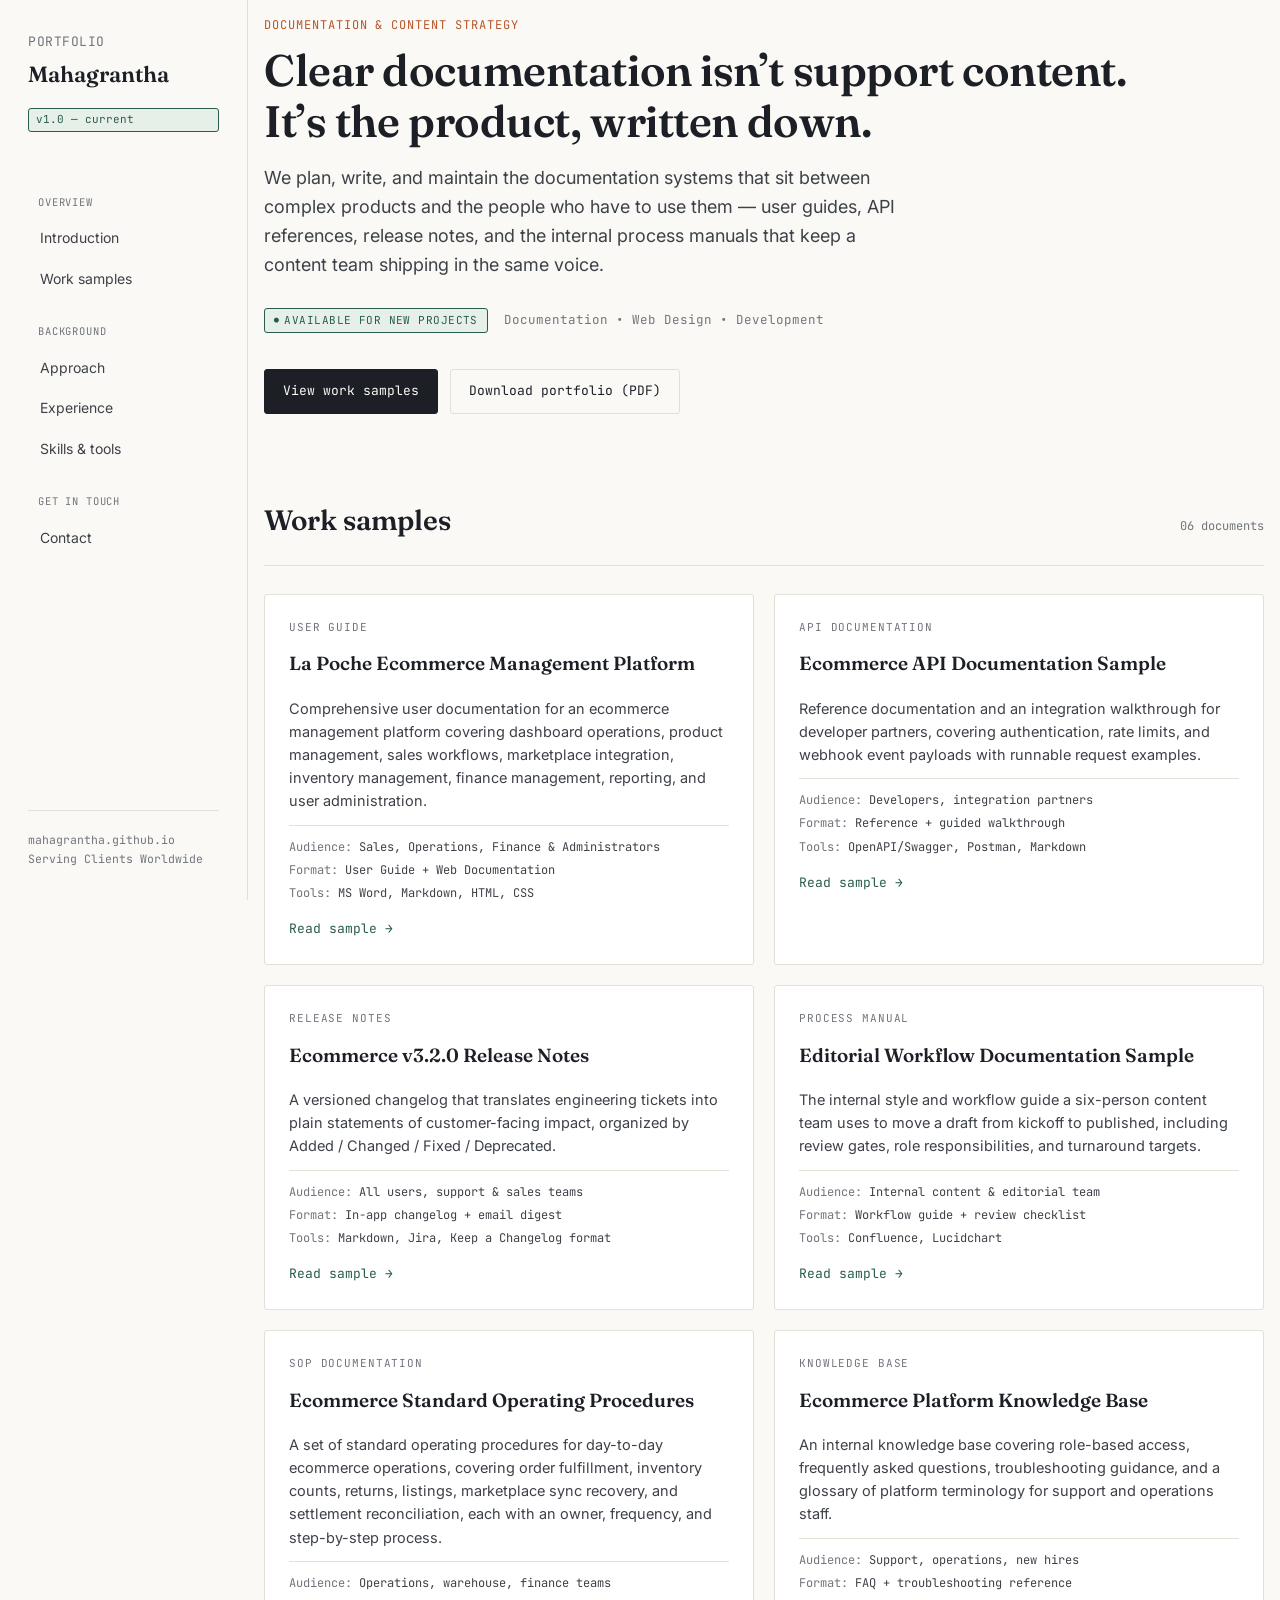
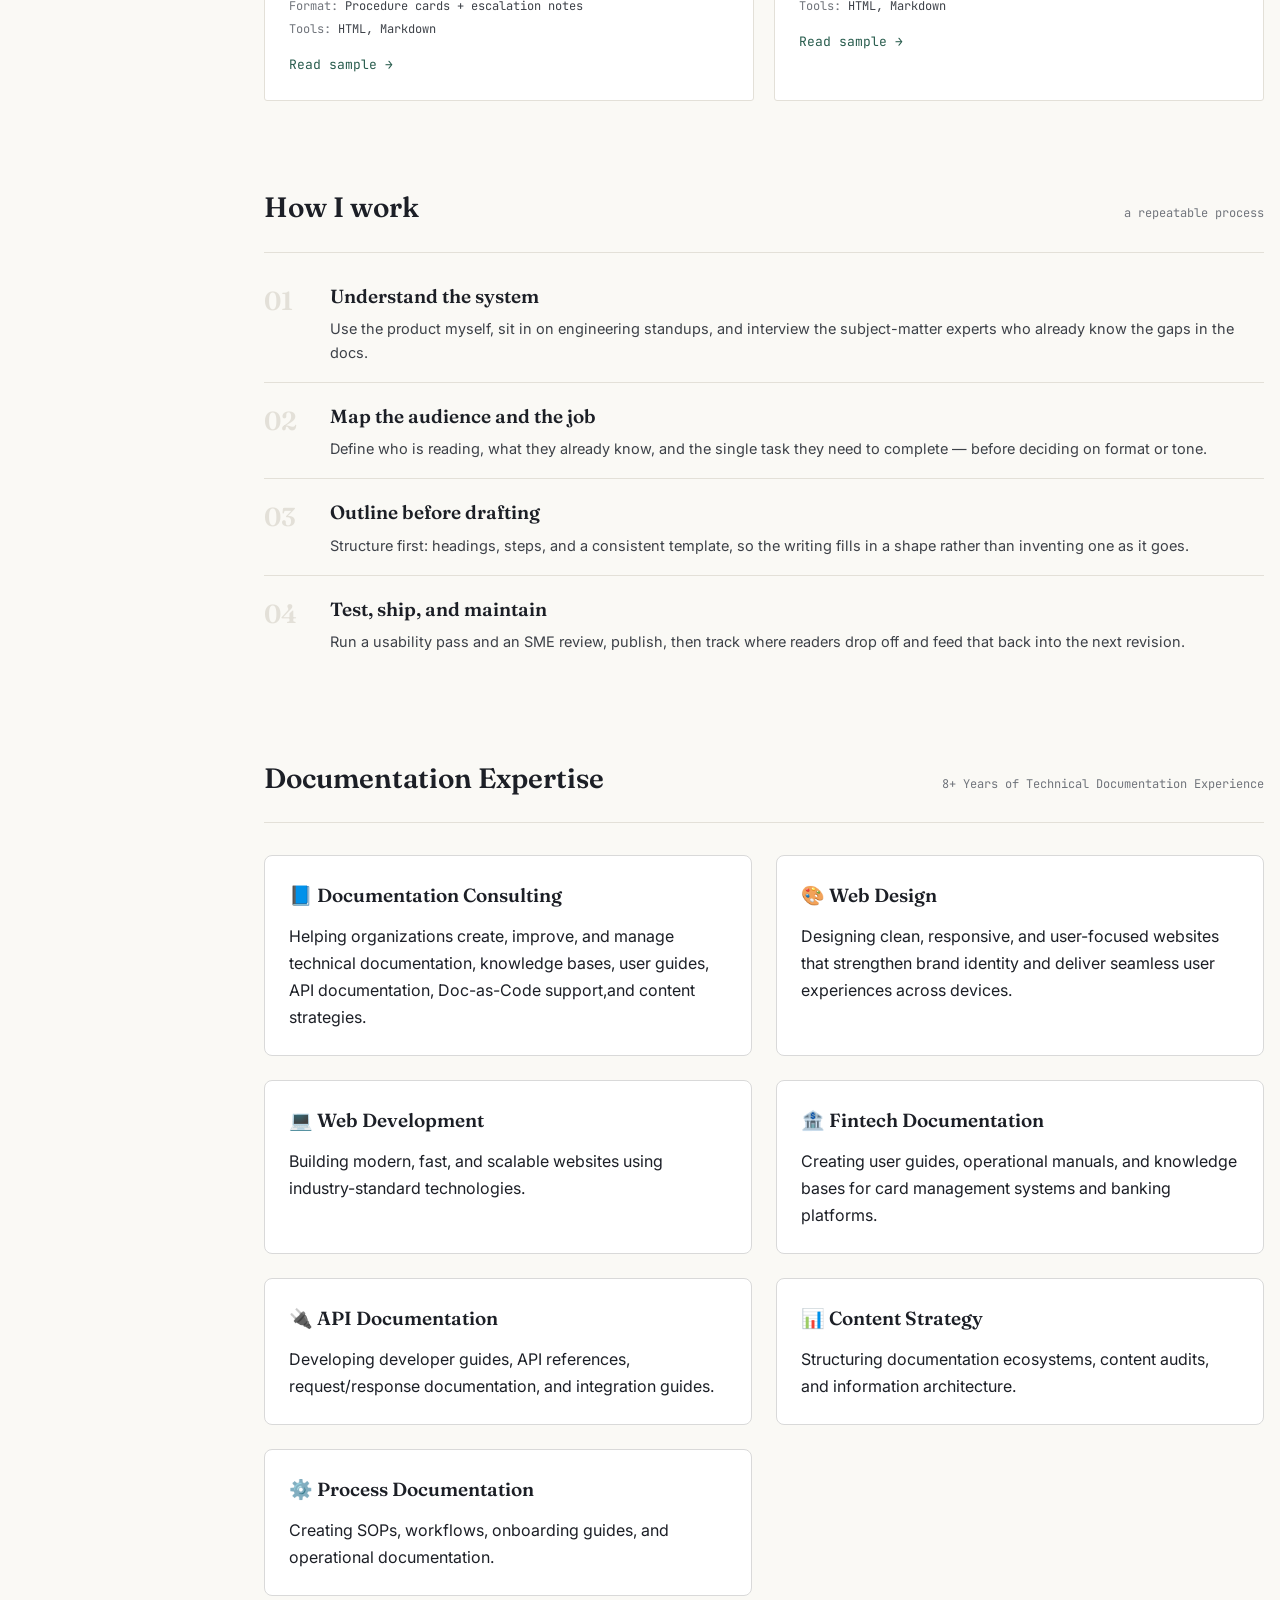
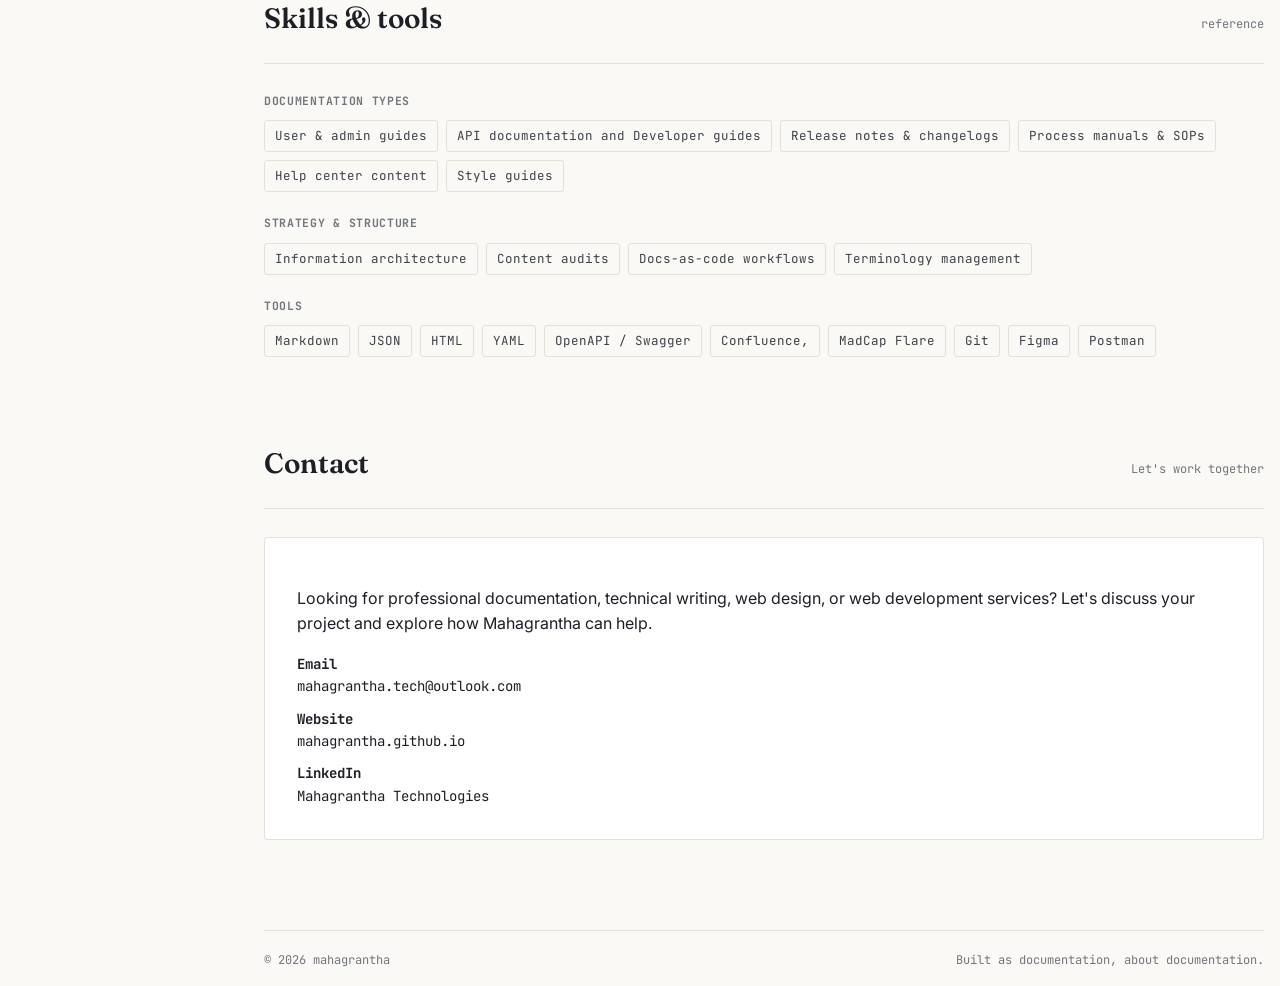
==== commit 5e54b917: "changed experince section" ====
--- a/portfolio/portfolio.html
+++ b/portfolio/portfolio.html
@@ -41,8 +41,8 @@
       </nav>
 
       <div class="sidebar-foot">
-        <div>github.com/mahagrantha</div>
-        <div>Last updated: Jun 2026</div>
+        <div>mahagrantha.github.io</div>
+        <div>Serving Clients Worldwide</div>
       </div>
     </aside>
 
@@ -58,7 +58,7 @@
 
         <div class="status-row">
           <span class="pill published">Available for new projects</span>
-          <span class="meta">Global Remote Documentation Partner</span>
+          <span class="meta">Documentation • Web Design • Development</span>
         </div>
 
         <div class="btn-row">
@@ -221,132 +221,151 @@
 
         <div class="services-grid">
 
-  <div class="service-entry">
-    <h3>📘 Documentation Consulting</h3>
-    <p>
-      Helping organizations create, improve, and manage technical documentation,
-      knowledge bases, user guides, API documentation, and content strategies.
-    </p>
-  </div>
-
-  <div class="service-entry">
-    <h3>🎨 Web Design</h3>
-    <p>
-      Designing clean, responsive, and user-focused websites that strengthen
-      brand identity and deliver seamless user experiences across devices.
-    </p>
-  </div>
-
-  <div class="service-entry">
-    <h3>💻 Web Development</h3>
-    <p>
-      Building modern, fast, and scalable websites using industry-standard
-      technologies.
-    </p>
-  </div>
-
-  <div class="service-entry">
-    <h3>🏦 Fintech Documentation</h3>
-    <p>
-      Creating user guides, operational manuals, and knowledge bases for card
-      management systems and banking platforms.
-    </p>
-  </div>
-
-  <div class="service-entry">
-    <h3>🔌 API Documentation</h3>
-    <p>
-      Developing developer guides, API references, request/response
-      documentation, and integration guides.
-    </p>
-  </div>
-
-  <div class="service-entry">
-    <h3>📊 Content Strategy</h3>
-    <p>
-      Structuring documentation ecosystems, content audits, and information
-      architecture.
-    </p>
-  </div>
-
-  <div class="service-entry">
-    <h3>⚙️ Process Documentation</h3>
-    <p>
-      Creating SOPs, workflows, onboarding guides, and operational
-      documentation.
-    </p>
-  </div>
-
-</div>
-
-      <section class="section" id="skills">
-        <div class="section-head">
-          <h2>Skills &amp; tools</h2>
-          <span class="section-num">reference</span>
-        </div>
-
-        <div class="skill-group">
-          <h4>Documentation types</h4>
-          <div class="tag-row">
-            <span class="tag">User &amp; admin guides</span>
-            <span class="tag">API documentation and Developer guides</span>
-            <span class="tag">Release notes &amp; changelogs</span>
-            <span class="tag">Process manuals &amp; SOPs</span>
-            <span class="tag">Help center content</span>
-            <span class="tag">Style guides</span>
-          </div>
-        </div>
-
-        <div class="skill-group">
-          <h4>Strategy &amp; structure</h4>
-          <div class="tag-row">
-            <span class="tag">Information architecture</span>
-            <span class="tag">Content audits</span>
-            <span class="tag">Docs-as-code workflows</span>
-            <span class="tag">Terminology management</span>
-          </div>
-        </div>
-
-        <div class="skill-group">
-          <h4>Tools</h4>
-          <div class="tag-row">
-            <span class="tag">Markdown</span>
-            <span class="tag"> JSON</span>
-            <span class="tag"> HTML</span>
-            <span class="tag">YAML</span>
-            <span class="tag">OpenAPI / Swagger</span>
-            <span class="tag">Confluence, </span>
-            <span class="tag">MadCap Flare</span>
-            <span class="tag">Git</span>
-            <span class="tag">Figma</span>
-            <span class="tag">Postman</span>
-          </div>
-        </div>
-      </section>
-
-      <section class="section" id="contact">
-        <div class="section-head">
-          <h2>Contact</h2>
-          <span class="section-num">end of file</span>
-        </div>
-
-        <div class="contact-block">
-          <p style="margin:0; color:var(--ink-soft);">Need documentation for a product, API, or internal process? Email
-            me with a brief overview of your project and I'll suggest an approach, timeline, and estimate
-
-          </p>
-          <div class="contact-rows">
-            <div>Email &mdash; <a href="mahagrantha.tech@outlook.com">mahagrantha.tech@outlook.com</a></div>
-            <div>GitHub &mdash; <a href="https://mahagrantha.github.io">mahagrantha.github.io</a></div>
-            <div>LinkedIn &mdash; <a href="#">https://www.linkedin.com/company/mahagrantha-technologies</a></div>
-          </div>
-        </div>
-      </section>
-
-      <footer class="site-footer">
-        <span>&copy; 2026 mahagrantha</span>
-        <span>Built as documentation, about documentation.</span>
-      </footer>
+          <div class="service-entry">
+            <h3>📘 Documentation Consulting</h3>
+            <p>
+              Helping organizations create, improve, and manage technical documentation,
+              knowledge bases, user guides, API documentation, Doc-as-Code support,and content strategies.
+            </p>
+          </div>
+
+          <div class="service-entry">
+            <h3>🎨 Web Design</h3>
+            <p>
+              Designing clean, responsive, and user-focused websites that strengthen
+              brand identity and deliver seamless user experiences across devices.
+            </p>
+          </div>
+
+          <div class="service-entry">
+            <h3>💻 Web Development</h3>
+            <p>
+              Building modern, fast, and scalable websites using industry-standard
+              technologies.
+            </p>
+          </div>
+
+          <div class="service-entry">
+            <h3>🏦 Fintech Documentation</h3>
+            <p>
+              Creating user guides, operational manuals, and knowledge bases for card
+              management systems and banking platforms.
+            </p>
+          </div>
+
+          <div class="service-entry">
+            <h3>🔌 API Documentation</h3>
+            <p>
+              Developing developer guides, API references, request/response
+              documentation, and integration guides.
+            </p>
+          </div>
+
+          <div class="service-entry">
+            <h3>📊 Content Strategy</h3>
+            <p>
+              Structuring documentation ecosystems, content audits, and information
+              architecture.
+            </p>
+          </div>
+
+          <div class="service-entry">
+            <h3>⚙️ Process Documentation</h3>
+            <p>
+              Creating SOPs, workflows, onboarding guides, and operational
+              documentation.
+            </p>
+          </div>
+
+        </div>
+
+        <section class="section" id="skills">
+          <div class="section-head">
+            <h2>Skills &amp; tools</h2>
+            <span class="section-num">reference</span>
+          </div>
+
+          <div class="skill-group">
+            <h4>Documentation types</h4>
+            <div class="tag-row">
+              <span class="tag">User &amp; admin guides</span>
+              <span class="tag">API documentation and Developer guides</span>
+              <span class="tag">Release notes &amp; changelogs</span>
+              <span class="tag">Process manuals &amp; SOPs</span>
+              <span class="tag">Help center content</span>
+              <span class="tag">Style guides</span>
+            </div>
+          </div>
+
+          <div class="skill-group">
+            <h4>Strategy &amp; structure</h4>
+            <div class="tag-row">
+              <span class="tag">Information architecture</span>
+              <span class="tag">Content audits</span>
+              <span class="tag">Docs-as-code workflows</span>
+              <span class="tag">Terminology management</span>
+            </div>
+          </div>
+
+          <div class="skill-group">
+            <h4>Tools</h4>
+            <div class="tag-row">
+              <span class="tag">Markdown</span>
+              <span class="tag"> JSON</span>
+              <span class="tag"> HTML</span>
+              <span class="tag">YAML</span>
+              <span class="tag">OpenAPI / Swagger</span>
+              <span class="tag">Confluence, </span>
+              <span class="tag">MadCap Flare</span>
+              <span class="tag">Git</span>
+              <span class="tag">Figma</span>
+              <span class="tag">Postman</span>
+            </div>
+          </div>
+        </section>
+
+        <section class="section" id="contact">
+          <div class="section-head">
+            <h2>Contact</h2>
+            <span class="section-num">Let's work together</span>
+          </div>
+
+          <div class="contact-block">
+            <p class="contact-intro">
+              Looking for professional documentation, technical writing, web design,
+              or web development services? Let's discuss your project and explore
+              how Mahagrantha can help.
+            </p>
+
+            <div class="contact-rows">
+              <div>
+                <strong>Email</strong><br>
+                <a href="mailto:mahagrantha.tech@outlook.com">
+                  mahagrantha.tech@outlook.com
+                </a>
+              </div>
+
+              <div>
+                <strong>Website</strong><br>
+                <a href="https://mahagrantha.github.io" target="_blank">
+                  mahagrantha.github.io
+                </a>
+              </div>
+
+              <div>
+                <strong>LinkedIn</strong><br>
+                <a href="https://www.linkedin.com/company/mahagrantha-technologies" target="_blank">
+                  Mahagrantha Technologies
+                </a>
+              </div>
+            </div>
+          </div>
+        </section>
+
+        <footer class="site-footer">
+          <span>&copy; 2026 mahagrantha</span>
+          <span>Built as documentation, about documentation.</span>
+        </footer>
 
     </main>
   </div>
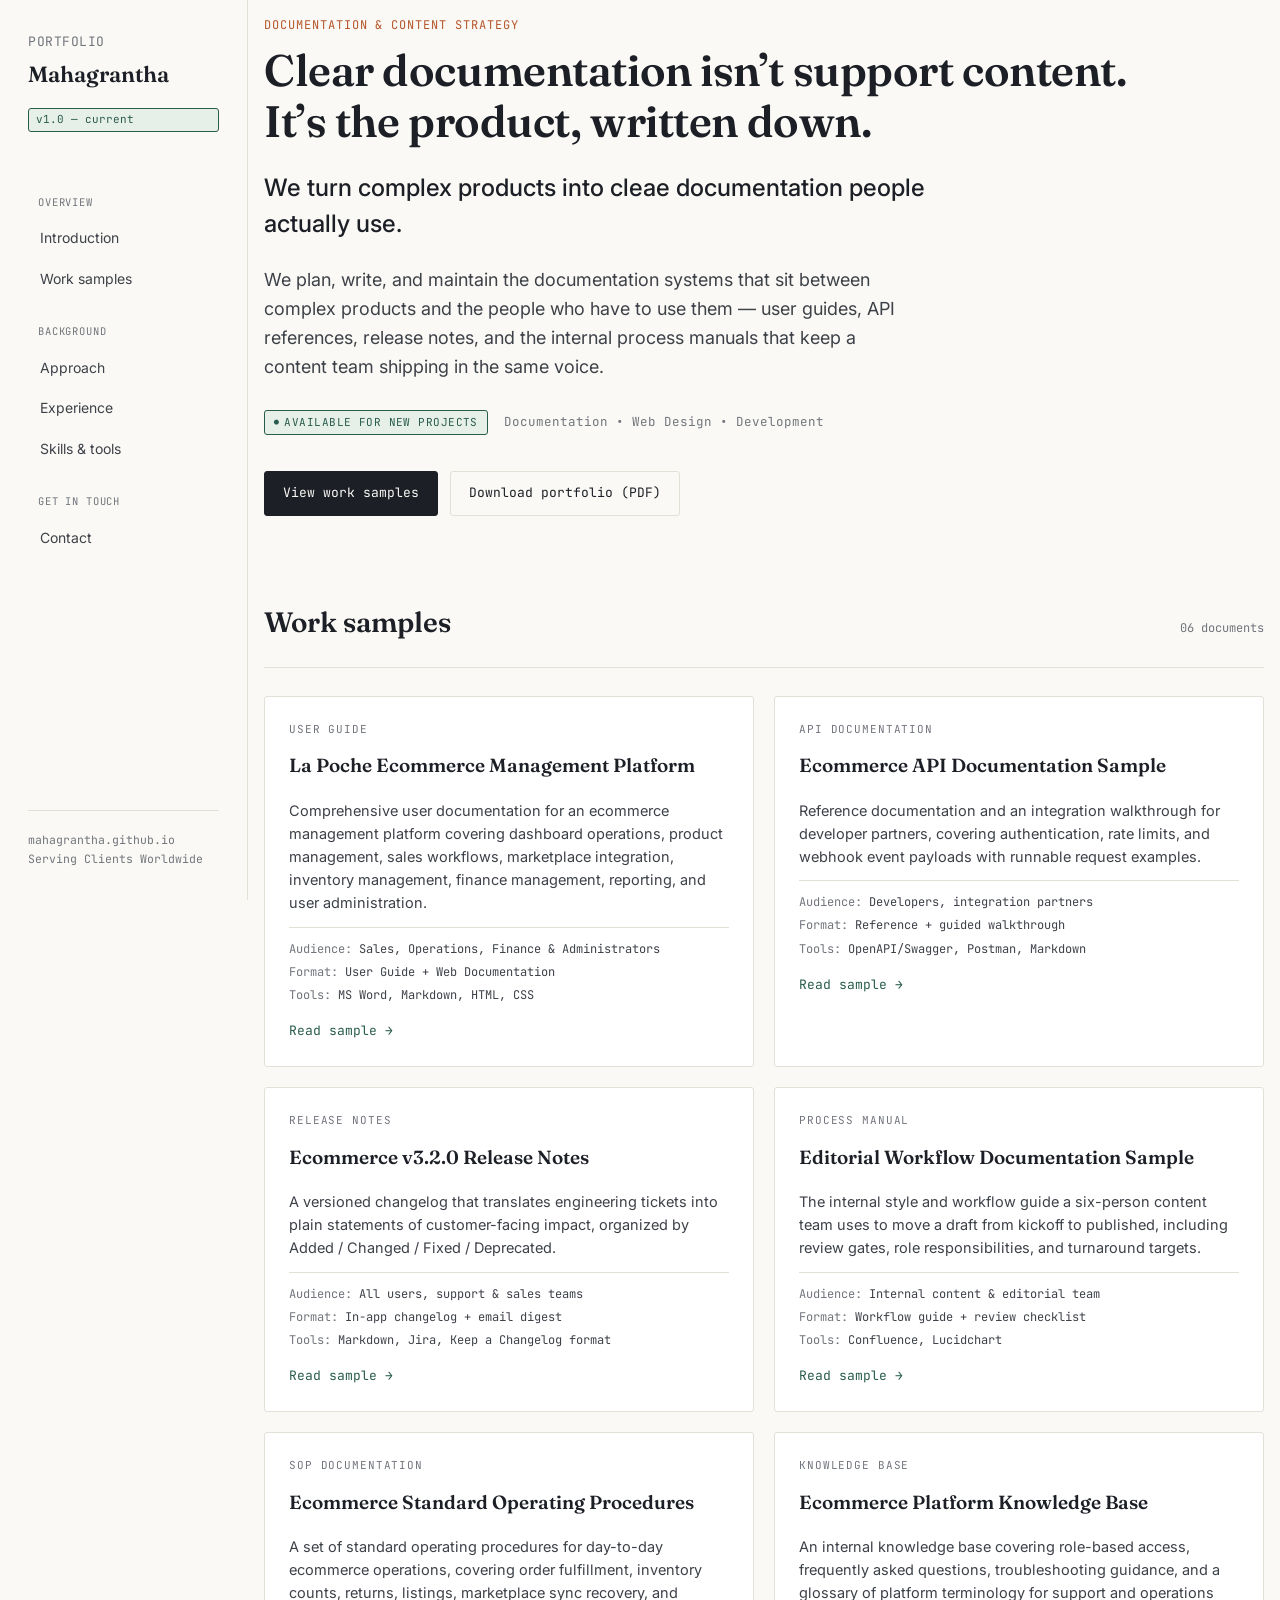
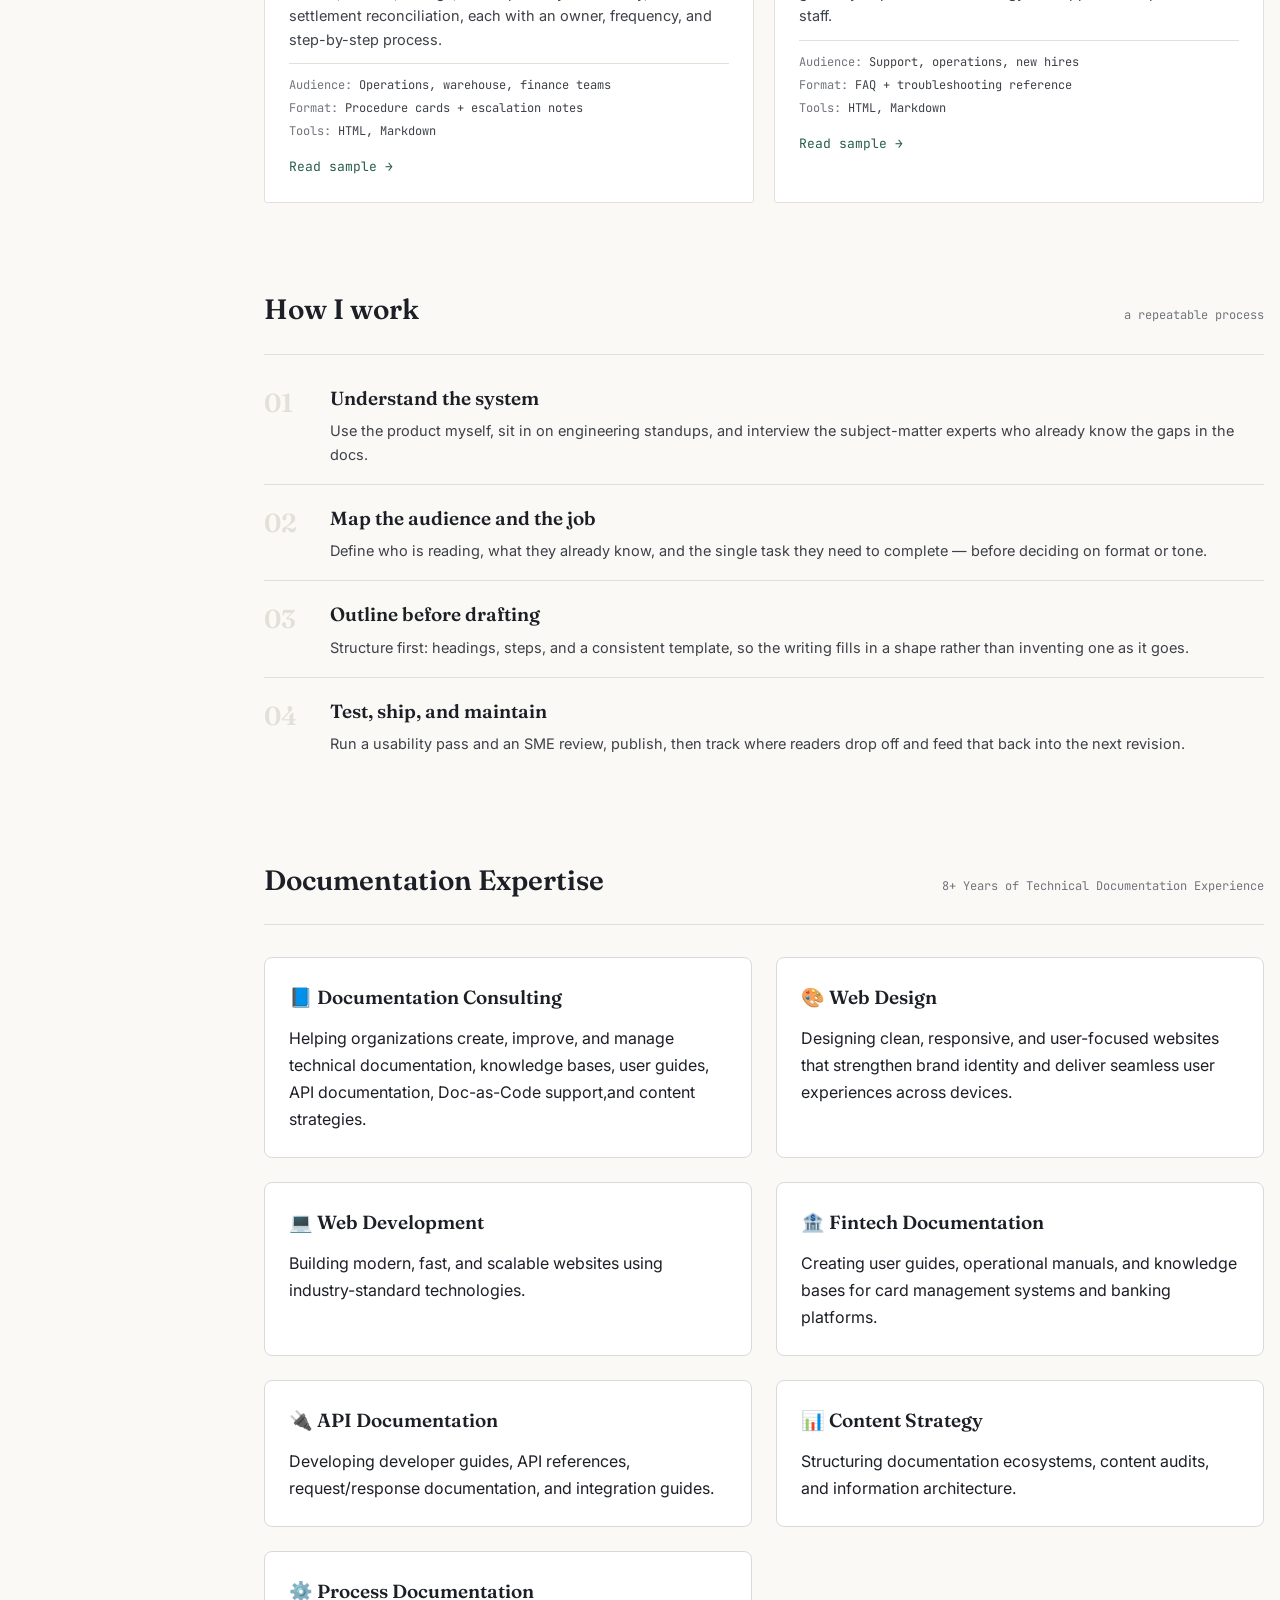
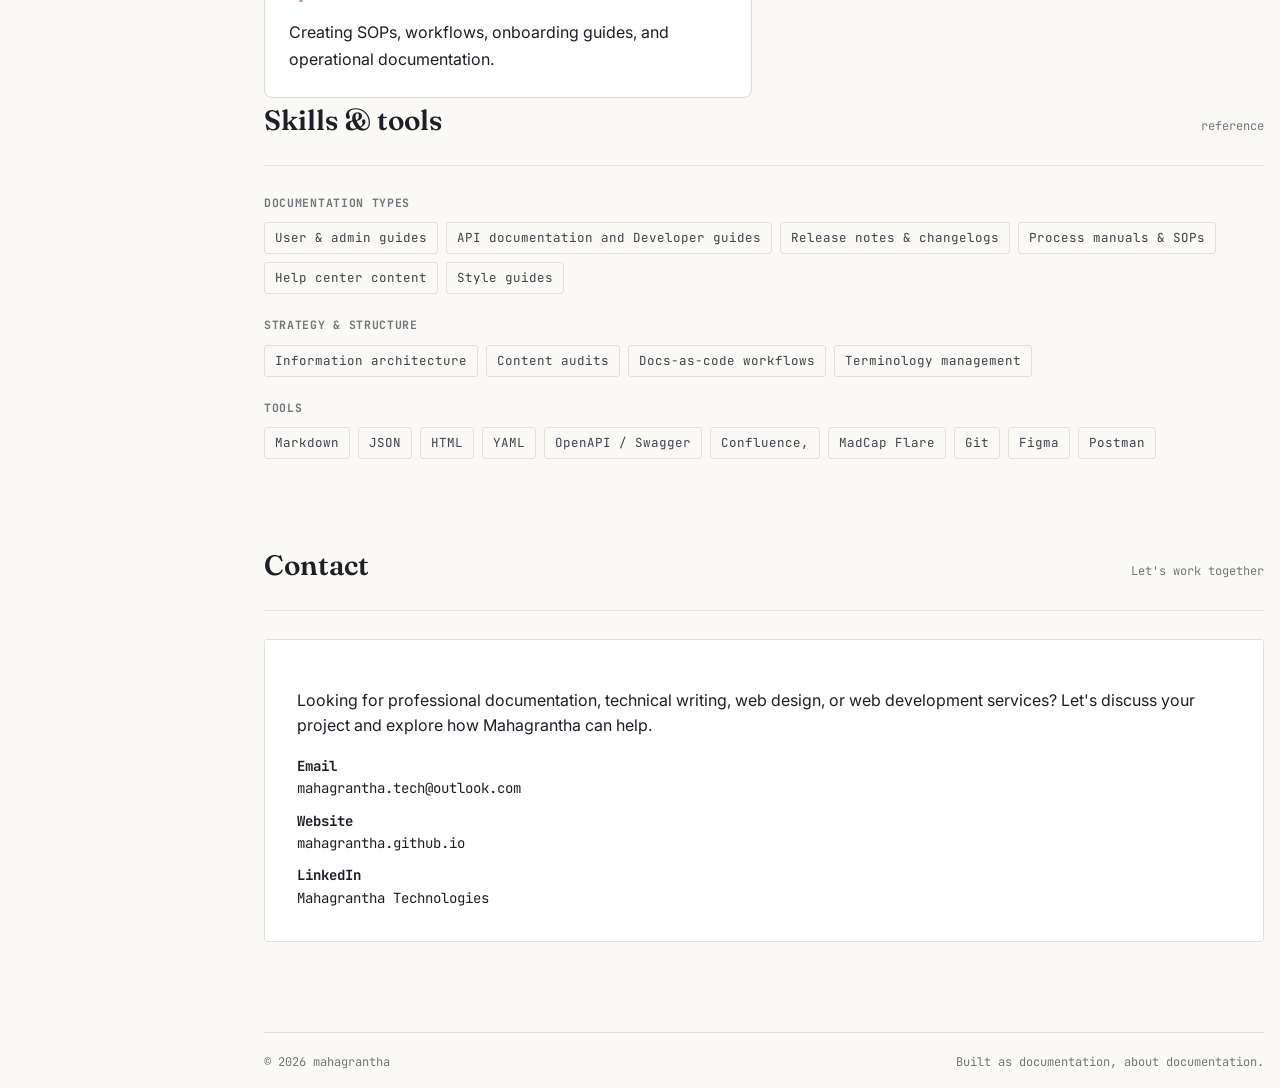
==== commit 4cf37cec: "changed experince section" ====
--- a/portfolio/portfolio.html
+++ b/portfolio/portfolio.html
@@ -51,6 +51,10 @@
       <section class="section" id="intro">
         <p class="eyebrow">Documentation &amp; Content Strategy</p>
         <h1>Clear documentation isn&rsquo;t support content.<br>It&rsquo;s the product, written down.</h1>
+
+        <p class="hero-highlight">
+          We turn complex products into cleae documentation people actually use.
+        </p>
         <p class="lede"> We plan, write, and maintain the documentation systems that sit between complex products and
           the
           people who have to use them &mdash; user guides, API references, release notes, and the internal process
--- a/portfolio/styles.css
+++ b/portfolio/styles.css
@@ -563,4 +563,11 @@
   .services-grid {
     grid-template-columns: 1fr;
   }
+}
+.hero-highlight {
+  font-size: 1.5rem;
+  font-weight: 500;
+  line-height: 1.5;
+  margin: 1.5rem 0;
+  max-width: 700px;
 }
